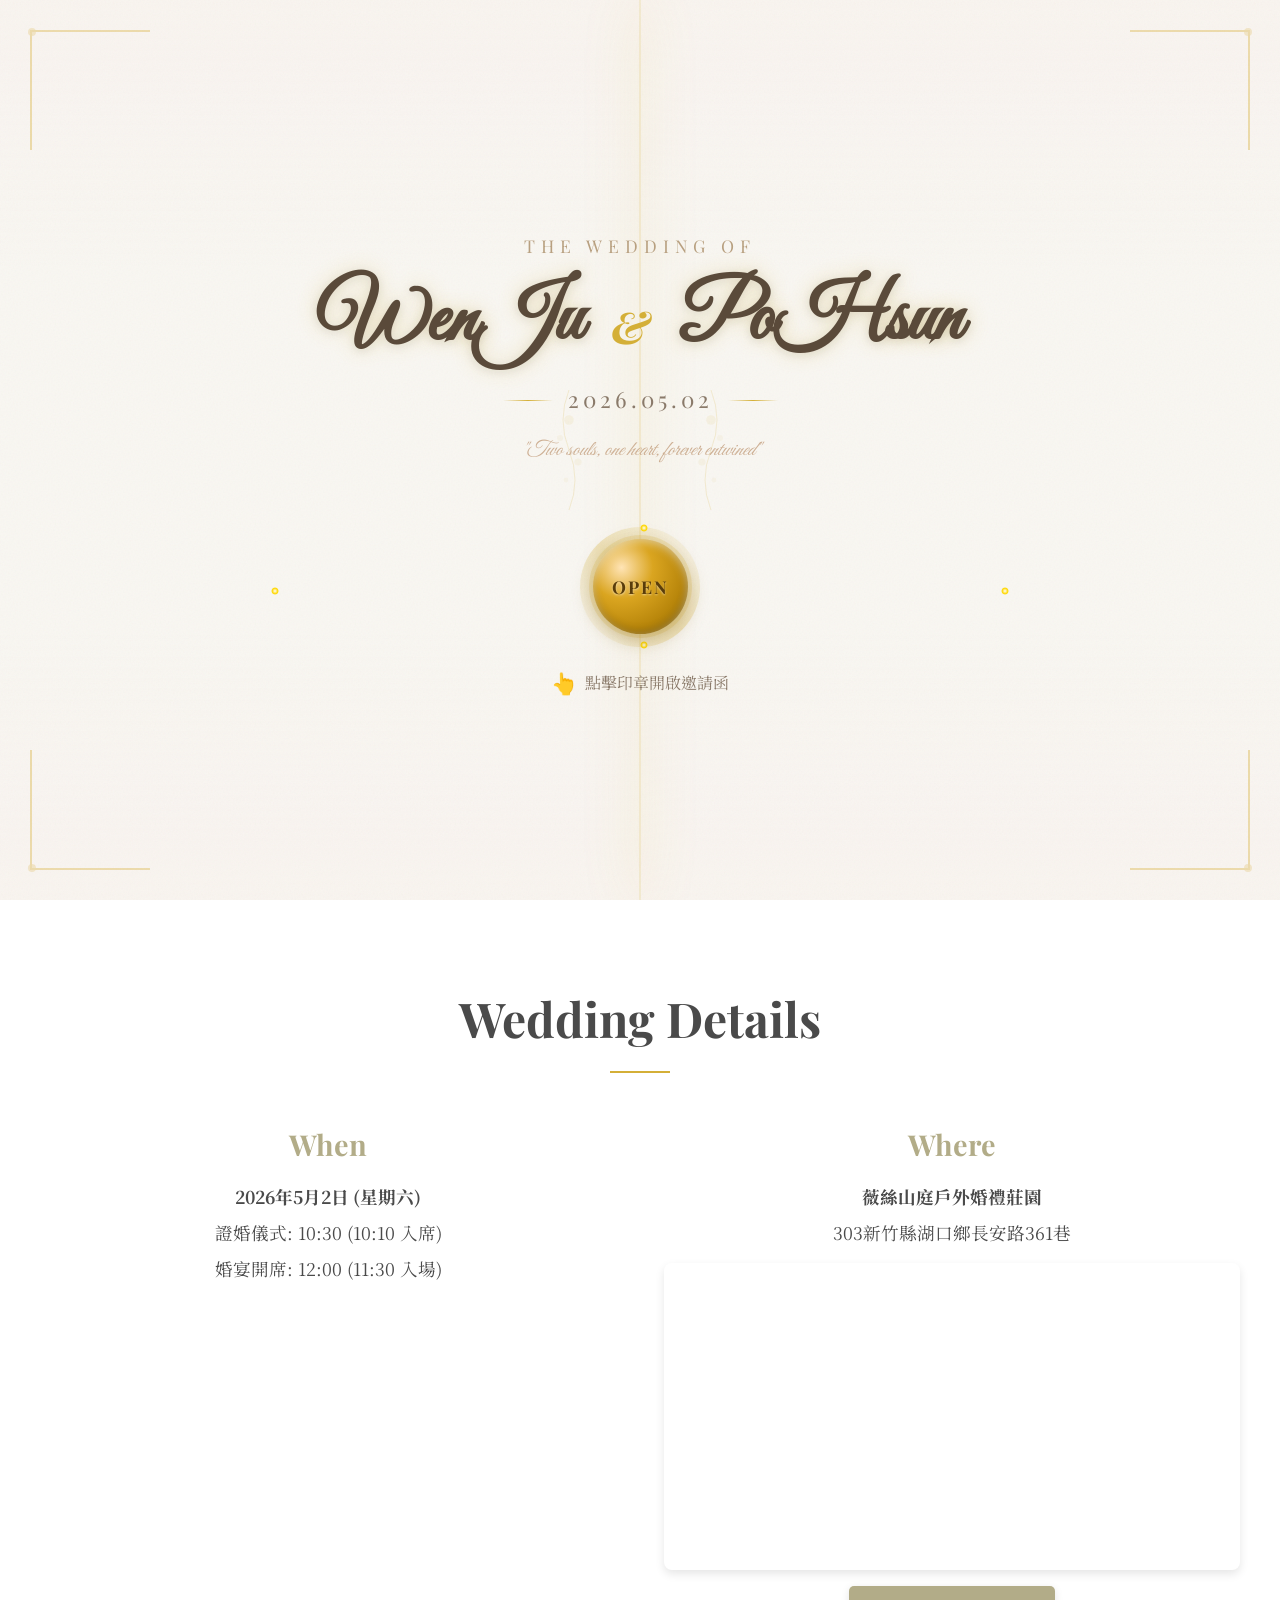
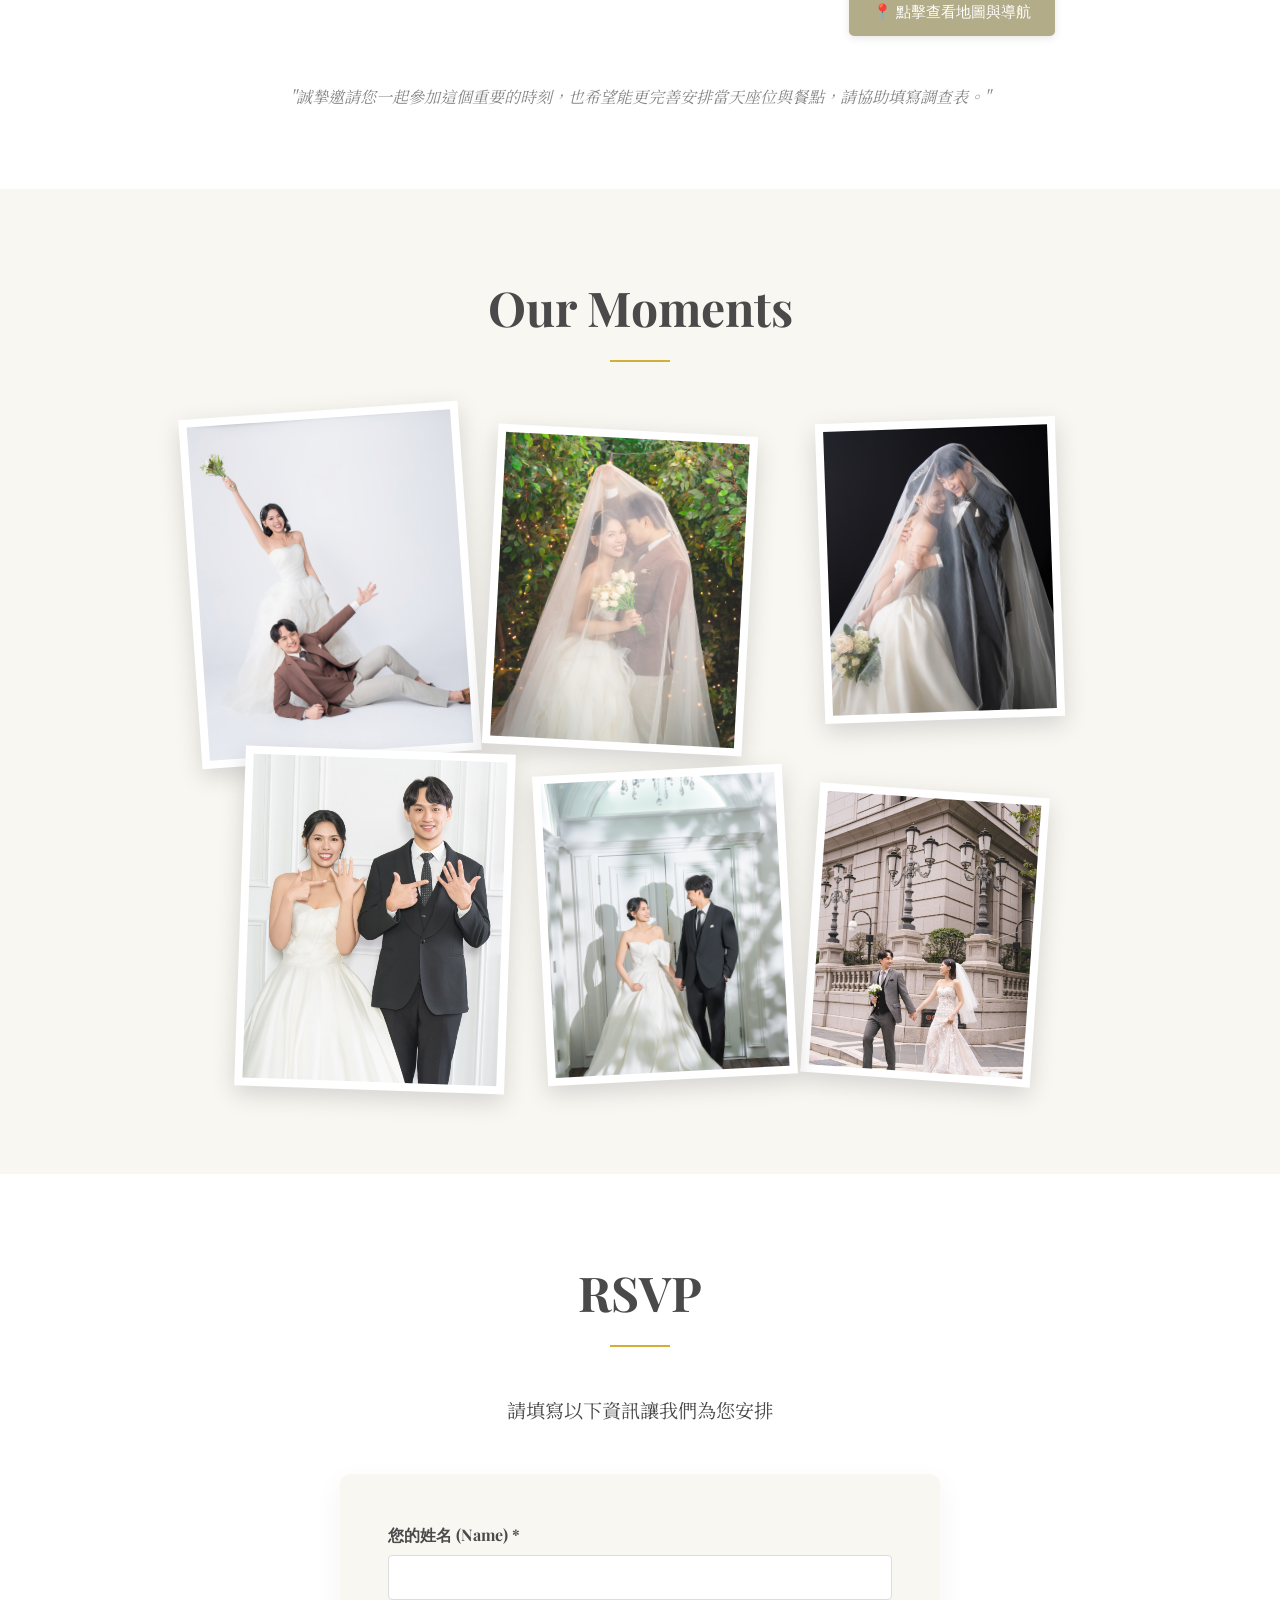
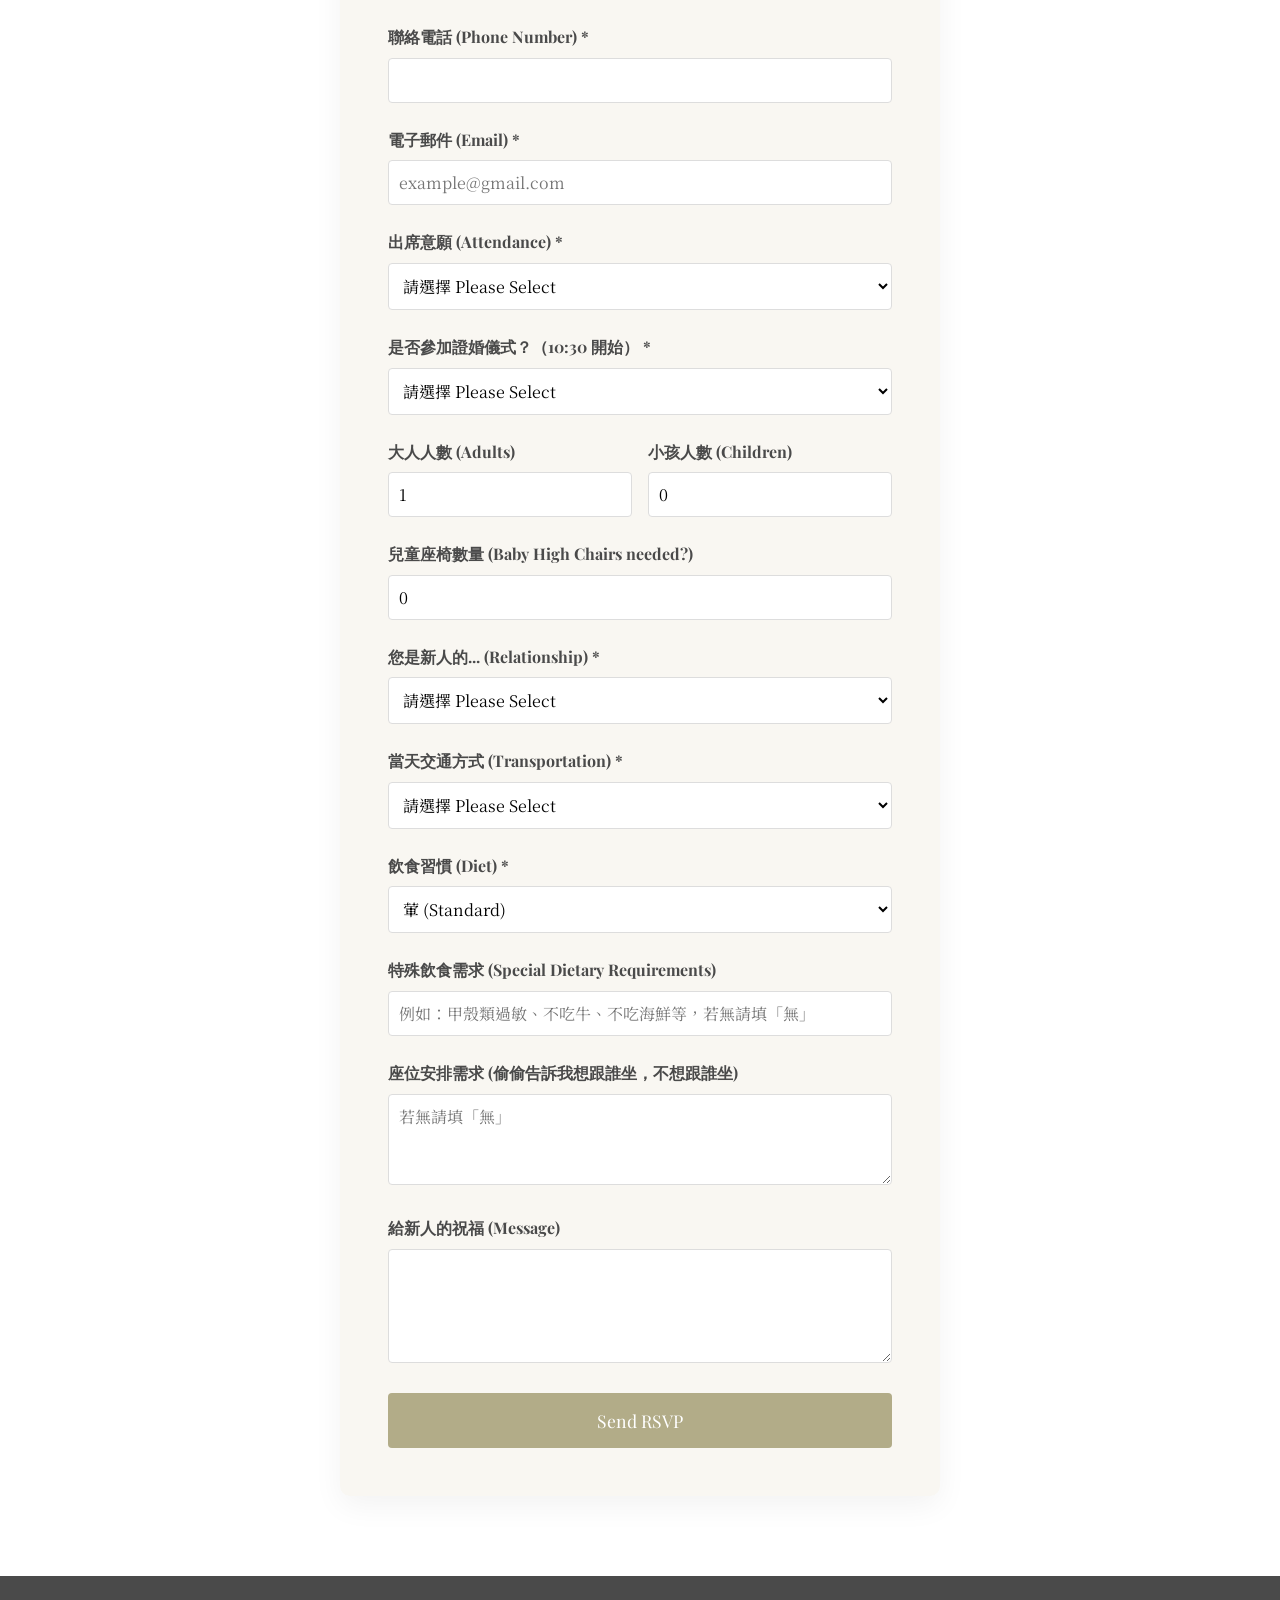
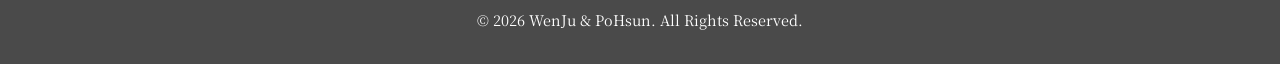
==== index.html @ 3e00b361 "Fix map link to properly show venue with pin Use search URL format to ensure 薇絲山庭戶外婚禮莊園 shows with m" ====
<!DOCTYPE html>
<html lang="zh-TW">

<head>
    <meta charset="UTF-8">
    <meta name="viewport" content="width=device-width, initial-scale=1.0">
    <title>汶如 & 柏勛 Wedding Invitation</title>
    <link rel="preconnect" href="https://fonts.googleapis.com">
    <link rel="preconnect" href="https://fonts.gstatic.com" crossorigin>
    <link
        href="https://fonts.googleapis.com/css2?family=Great+Vibes&family=Noto+Serif+TC:wght@400;700&family=Playfair+Display:ital,wght@0,400;0,700;1,400&display=swap"
        rel="stylesheet">
    <link rel="stylesheet" href="style.css">
</head>

<body>
    <!-- Welcome Overlay - Romantic Gatefold Experience -->
    <div class="gatefold-overlay" id="welcomeOverlay">

        <!-- Floating Hearts Background -->
        <div class="floating-hearts" aria-hidden="true">
            <div class="heart heart-1">♥</div>
            <div class="heart heart-2">♥</div>
            <div class="heart heart-3">♥</div>
            <div class="heart heart-4">♥</div>
            <div class="heart heart-5">♥</div>
            <div class="heart heart-6">♥</div>
            <div class="heart heart-7">♥</div>
            <div class="heart heart-8">♥</div>
            <div class="petal petal-1"></div>
            <div class="petal petal-2"></div>
            <div class="petal petal-3"></div>
            <div class="petal petal-4"></div>
            <div class="petal petal-5"></div>
            <div class="petal petal-6"></div>
        </div>

        <!-- Left Gate Panel -->
        <div class="gate-panel left-panel">
            <div class="panel-content">
                <div class="decorative-corner top-left"></div>
                <div class="decorative-corner bottom-left"></div>
                <!-- Floral Flourish -->
                <div class="floral-flourish left-flourish">
                    <svg viewBox="0 0 100 200" class="flourish-svg">
                        <path d="M50 0 Q30 50 50 100 Q70 150 50 200" fill="none" stroke="currentColor" stroke-width="1"/>
                        <circle cx="50" cy="50" r="8" fill="currentColor" opacity="0.3"/>
                        <circle cx="35" cy="80" r="5" fill="currentColor" opacity="0.2"/>
                        <circle cx="65" cy="120" r="6" fill="currentColor" opacity="0.25"/>
                        <circle cx="45" cy="150" r="4" fill="currentColor" opacity="0.2"/>
                    </svg>
                </div>
            </div>
        </div>

        <!-- Right Gate Panel -->
        <div class="gate-panel right-panel">
            <div class="panel-content">
                <div class="decorative-corner top-right"></div>
                <div class="decorative-corner bottom-right"></div>
                <!-- Floral Flourish -->
                <div class="floral-flourish right-flourish">
                    <svg viewBox="0 0 100 200" class="flourish-svg">
                        <path d="M50 0 Q70 50 50 100 Q30 150 50 200" fill="none" stroke="currentColor" stroke-width="1"/>
                        <circle cx="50" cy="50" r="8" fill="currentColor" opacity="0.3"/>
                        <circle cx="65" cy="80" r="5" fill="currentColor" opacity="0.2"/>
                        <circle cx="35" cy="120" r="6" fill="currentColor" opacity="0.25"/>
                        <circle cx="55" cy="150" r="4" fill="currentColor" opacity="0.2"/>
                    </svg>
                </div>
            </div>
        </div>

        <!-- Central Content (sits on top of gates) -->
        <div class="intro-content">
            <div class="romantic-frame">
                <p class="intro-subtitle">The Wedding Of</p>
                <h1 class="intro-title">
                    <span class="name-glow">WenJu</span>
                    <span class="amp">&</span>
                    <span class="name-glow">PoHsun</span>
                </h1>
                <p class="intro-date">2026.05.02</p>
                <p class="romantic-quote">"Two souls, one heart, forever entwined"</p>
            </div>

            <!-- Wax Seal Button with Sparkle Effect -->
            <div class="wax-seal-container">
                <div class="sparkle-ring"></div>
                <button class="wax-seal-button" id="enterBtn" aria-label="Open Invitation">
                    <span class="seal-text">Open</span>
                </button>
                <div class="sparkle sparkle-1"></div>
                <div class="sparkle sparkle-2"></div>
                <div class="sparkle sparkle-3"></div>
                <div class="sparkle sparkle-4"></div>
            </div>
            <!-- Click instruction -->
            <p class="click-instruction">
                <span class="tap-icon">👆</span>
                <span>點擊印章開啟邀請函</span>
            </p>
        </div>
    </div>

    <!-- Navigation -->
    <nav class="navbar">
        <div class="logo">W & P</div>
        <button class="hamburger" aria-label="Toggle menu">
            <span class="hamburger-line"></span>
            <span class="hamburger-line"></span>
            <span class="hamburger-line"></span>
        </button>
        <ul class="nav-links">
            <li><a href="#home">Home</a></li>
            <li><a href="#info">Info</a></li>
            <li><a href="#gallery">Gallery</a></li>
            <li><a href="#rsvp">RSVP</a></li>
        </ul>
    </nav>

    <!-- Hero Section -->
    <section id="home" class="hero">
        <div class="hero-content">
            <h2 class="sub-title">We Are Getting Married</h2>
            <h1 class="main-title">WenJu & PoHsun</h1>
            <p class="date">2026.05.02</p>
            <a href="#rsvp" class="cta-button">Join Us</a>
        </div>
    </section>

    <!-- Info Section -->
    <section id="info" class="section info-section">
        <div class="container">
            <h2 class="section-title">Wedding Details</h2>
            <div class="info-grid">
                <div class="info-item">
                    <h3>When</h3>
                    <p><strong>2026年5月2日 (星期六)</strong></p>
                    <p>證婚儀式: 10:30 (10:10 入席)</p>
                    <p>婚宴開席: 12:00 (11:30 入場)</p>
                </div>
                <div class="info-item">
                    <h3>Where</h3>
                    <p><strong>薇絲山庭戶外婚禮莊園</strong></p>
                    <p>303新竹縣湖口鄉長安路361巷</p>
                    <div class="map-container">
                        <iframe
                            src="https://www.google.com/maps/embed?pb=!1m18!1m12!1m3!1d3618.2!2d121.0535!3d24.9220!2m3!1f0!2f0!3f0!3m2!1i1024!2i768!4f13.1!3m3!1m2!1s0x3468307a0b5b9b8d%3A0x9c4b5a9a8a5b9c8d!2z6JaH57Wy5bGx5bqt5oi25aSW5ama56au6I6K5ZyS!5e0!3m2!1szh-TW!2stw!4v1706868000000!5m2!1szh-TW!2stw"
                            width="100%" height="300" style="border:0;" allowfullscreen="" loading="lazy"
                            referrerpolicy="no-referrer-when-downgrade"></iframe>
                    </div>
                    <a href="https://www.google.com/maps/search/薇絲山庭戶外婚禮莊園" target="_blank" class="map-link">
                        📍 點擊查看地圖與導航
                    </a>
                </div>
            </div>
            <div class="quote">
                <p>"誠摯邀請您一起參加這個重要的時刻，也希望能更完善安排當天座位與餐點，請協助填寫調查表。"</p>
            </div>
        </div>
    </section>

    <!-- Gallery Section -->
    <section id="gallery" class="section gallery-section">
        <div class="container">
            <h2 class="section-title">Our Moments</h2>
            <div class="photo-collage">
                <div class="collage-item item-1">
                    <img src="images/gallery1.jpg" alt="Wedding Photo 1" class="collage-img">
                </div>
                <div class="collage-item item-2">
                    <img src="images/gallery2.jpg" alt="Wedding Photo 2" class="collage-img">
                </div>
                <div class="collage-item item-3">
                    <img src="images/gallery3.jpg" alt="Wedding Photo 3" class="collage-img">
                </div>
                <div class="collage-item item-4">
                    <img src="images/gallery4.jpg" alt="Wedding Photo 4" class="collage-img">
                </div>
                <div class="collage-item item-5">
                    <img src="images/gallery5.jpg" alt="Wedding Photo 5" class="collage-img">
                </div>
                <div class="collage-item item-6">
                    <img src="images/gallery6.jpg" alt="Wedding Photo 6" class="collage-img">
                </div>
            </div>
        </div>
    </section>

    <!-- RSVP Section -->
    <section id="rsvp" class="section rsvp-section">
        <div class="container">
            <h2 class="section-title">RSVP</h2>
            <p class="rsvp-desc">請填寫以下資訊讓我們為您安排</p>

            <form id="rsvpForm" class="rsvp-form">
                <div class="form-group">
                    <label for="name">您的姓名 (Name) *</label>
                    <input type="text" id="name" name="name" required>
                </div>

                <div class="form-group">
                    <label for="phone">聯絡電話 (Phone Number) *</label>
                    <input type="tel" id="phone" name="phone" required>
                </div>

                <div class="form-group">
                    <label for="email">電子郵件 (Email) *</label>
                    <input type="email" id="email" name="email" required placeholder="example@gmail.com">
                </div>

                <div class="form-group">
                    <label for="attendance">出席意願 (Attendance) *</label>
                    <select id="attendance" name="attendance" required>
                        <option value="" disabled selected>請選擇 Please Select</option>
                        <option value="attending">準時出席 (Will Attend)</option>
                        <option value="declining">遺憾無法出席 (Regretfully Decline)</option>
                    </select>
                </div>

                <div class="form-group">
                    <label for="ceremony">是否參加證婚儀式？（10:30 開始） *</label>
                    <select id="ceremony" name="ceremony" required>
                        <option value="" disabled selected>請選擇 Please Select</option>
                        <option value="yes">會</option>
                        <option value="no">不會</option>
                        <option value="undecided">尚未確定</option>
                    </select>
                </div>

                <div class="form-row">
                    <div class="form-group">
                        <label for="adults">大人人數 (Adults)</label>
                        <input type="number" id="adults" name="adults" min="1" max="10" value="1">
                    </div>
                    <div class="form-group">
                        <label for="children">小孩人數 (Children)</label>
                        <input type="number" id="children" name="children" min="0" max="10" value="0">
                    </div>
                </div>

                <div class="form-group">
                    <label for="baby_seat">兒童座椅數量 (Baby High Chairs needed?)</label>
                    <input type="number" id="baby_seat" name="baby_seat" min="0" max="5" value="0">
                </div>

                <div class="form-group">
                    <label for="relationship">您是新人的... (Relationship) *</label>
                    <select id="relationship" name="relationship" required>
                        <option value="" disabled selected>請選擇 Please Select</option>
                        <option value="groom_side">家人/親戚 (Family)</option>
                        <option value="bride_side">朋友 (Friend)</option>
                        <option value="common_friend">同事 (Colleague)</option>
                    </select>
                </div>

                <div class="form-group">
                    <label for="transportation">當天交通方式 (Transportation) *</label>
                    <select id="transportation" name="transportation" required>
                        <option value="" disabled selected>請選擇 Please Select</option>
                        <option value="driving">自行開車 (Driving)</option>
                        <option value="public_transport">大眾運輸 (Public Transport)</option>
                        <option value="carpool">共乘 (Carpool)</option>
                        <option value="other">其他 (Other)</option>
                    </select>
                </div>

                <div class="form-group" id="transportationOtherGroup" style="display: none;">
                    <label for="transportation_other">請說明交通方式 (Please specify)</label>
                    <input type="text" id="transportation_other" name="transportation_other" placeholder="請輸入您的交通方式">
                </div>

                <div class="form-group">
                    <label for="diet">飲食習慣 (Diet) *</label>
                    <select id="diet" name="diet" required>
                        <option value="standard">葷 (Standard)</option>
                        <option value="vegetarian">素 (Vegetarian)</option>
                    </select>
                </div>

                <div class="form-group">
                    <label for="diet_special">特殊飲食需求 (Special Dietary Requirements)</label>
                    <input type="text" id="diet_special" name="diet_special" placeholder="例如：甲殼類過敏、不吃牛、不吃海鮮等，若無請填「無」">
                </div>

                <div class="form-group">
                    <label for="seating">座位安排需求 (偷偷告訴我想跟誰坐，不想跟誰坐)</label>
                    <textarea id="seating" name="seating" rows="3" placeholder="若無請填「無」"></textarea>
                </div>

                <div class="form-group">
                    <label for="message">給新人的祝福 (Message)</label>
                    <textarea id="message" name="message" rows="4"></textarea>
                </div>

                <button type="submit" class="submit-button">Send RSVP</button>
            </form>
        </div>
    </section>

    <!-- Lightbox Modal -->
    <div class="lightbox" id="lightbox">
        <div class="lightbox-content">
            <button class="lightbox-close" id="lightboxClose">&times;</button>
            <button class="lightbox-nav lightbox-prev" id="lightboxPrev">&#10094;</button>
            <img src="" alt="Gallery Image" id="lightboxImg">
            <button class="lightbox-nav lightbox-next" id="lightboxNext">&#10095;</button>
            <div class="lightbox-counter" id="lightboxCounter">1 / 6</div>
        </div>
    </div>

    <!-- Background Music -->
    <audio id="bgMusic" loop>
        <source src="Bgmusic/M500002YnBPF3Ju9EO.mp3" type="audio/mpeg">
    </audio>

    <!-- Music Control Button -->
    <button class="music-btn" id="musicBtn" aria-label="Toggle music">
        <span class="music-icon" id="musicIcon">
            <svg class="music-on" viewBox="0 0 24 24" fill="currentColor" style="display:none;">
                <path d="M12 3v10.55c-.59-.34-1.27-.55-2-.55-2.21 0-4 1.79-4 4s1.79 4 4 4 4-1.79 4-4V7h4V3h-6z" />
            </svg>
            <svg class="music-off" viewBox="0 0 24 24" fill="currentColor">
                <path d="M12 3v10.55c-.59-.34-1.27-.55-2-.55-2.21 0-4 1.79-4 4s1.79 4 4 4 4-1.79 4-4V7h4V3h-6z" />
                <path d="M2 4l18 18" stroke="currentColor" stroke-width="2" />
            </svg>
        </span>
    </button>

    <!-- Footer -->
    <footer>
        <p>&copy; 2026 WenJu & PoHsun. All Rights Reserved.</p>
    </footer>

    <script src="script.js"></script>
</body>

</html>
---- style.css ----
:root {
    --primary-color: #B2AC88;
    /* Sage Green */
    --secondary-color: #D4AF37;
    /* Gold */
    --bg-color: #F9F7F2;
    /* Off-white/Cream */
    --text-color: #4A4A4A;
    --heading-font: 'Playfair Display', serif;
    --body-font: 'Noto Serif TC', serif;
    --accent-font: 'Great Vibes', cursive;
}

* {
    margin: 0;
    padding: 0;
    box-sizing: border-box;
    scroll-behavior: smooth;
}

body {
    font-family: var(--body-font);
    background-color: var(--bg-color);
    color: var(--text-color);
    line-height: 1.6;
    /* Lock scrolling when envelope is shown */
    overflow: hidden;
    position: fixed;
    width: 100%;
    height: 100%;
}

/* Unlock scrolling after intro is complete */
body.intro-complete {
    overflow: auto;
    position: static;
    width: auto;
    height: auto;
}

/* Navigation */
.navbar {
    position: fixed;
    top: 0;
    width: 100%;
    display: flex;
    justify-content: space-between;
    align-items: center;
    padding: 1.5rem 3rem;
    background: rgba(255, 255, 255, 0.9);
    backdrop-filter: blur(5px);
    z-index: 1000;
    box-shadow: 0 2px 10px rgba(0, 0, 0, 0.05);
}

.logo {
    font-family: var(--heading-font);
    font-size: 1.5rem;
    font-weight: 700;
    color: var(--text-color);
    letter-spacing: 2px;
}

.nav-links {
    list-style: none;
    display: flex;
    gap: 2rem;
}

.nav-links a {
    text-decoration: none;
    color: var(--text-color);
    font-family: var(--heading-font);
    font-size: 1rem;
    text-transform: uppercase;
    letter-spacing: 1px;
    transition: color 0.3s;
}

.nav-links a:hover {
    color: var(--secondary-color);
}

/* Hero Section */
.hero {
    height: 100vh;
    min-height: 600px;
    background: linear-gradient(rgba(0, 0, 0, 0.3), rgba(0, 0, 0, 0.3)), url('images/hero.jpg');
    background-size: cover;
    background-position: center center;
    background-attachment: fixed;
    background-repeat: no-repeat;
    /* Parallax effect */
    display: flex;
    justify-content: center;
    align-items: center;
    text-align: center;
    color: white;
    position: relative;
}

/* Initially hide main content until envelope opens */
.navbar,
.hero,
.music-btn {
    opacity: 0;
    transition: opacity 1s ease-out;
}

/* Show content after intro is complete */
body.intro-complete .navbar,
body.intro-complete .hero,
body.intro-complete .music-btn {
    opacity: 1;
}

.hero-content {
    animation: none;
}

body.intro-complete .hero-content {
    animation: fadeIn 1.2s ease-out;
}

.sub-title {
    font-family: var(--heading-font);
    font-size: 1.5rem;
    text-transform: uppercase;
    letter-spacing: 3px;
    margin-bottom: 1rem;
}

.main-title {
    font-family: var(--accent-font);
    font-size: 6rem;
    margin-bottom: 1rem;
    text-shadow: 2px 2px 4px rgba(0, 0, 0, 0.3);
}

.date {
    font-size: 2rem;
    font-family: var(--heading-font);
    margin-bottom: 2rem;
    letter-spacing: 2px;
}

.cta-button {
    display: inline-block;
    padding: 1rem 2.5rem;
    background-color: transparent;
    border: 2px solid white;
    color: white;
    text-decoration: none;
    text-transform: uppercase;
    font-family: var(--heading-font);
    letter-spacing: 2px;
    font-size: 0.9rem;
    transition: all 0.3s;
}

.cta-button:hover {
    background-color: white;
    color: var(--text-color);
}

/* General Section Styles */
.section {
    padding: 5rem 2rem;
}

.container {
    max-width: 1200px;
    margin: 0 auto;
}

.section-title {
    font-family: var(--heading-font);
    font-size: 3rem;
    text-align: center;
    margin-bottom: 3rem;
    color: var(--text-color);
    position: relative;
    padding-bottom: 1rem;
}

.section-title::after {
    content: '';
    position: absolute;
    bottom: 0;
    left: 50%;
    transform: translateX(-50%);
    width: 60px;
    height: 2px;
    background-color: var(--secondary-color);
}

/* Info Section */
.info-section {
    background-color: white;
    text-align: center;
}

.info-grid {
    display: grid;
    grid-template-columns: repeat(auto-fit, minmax(300px, 1fr));
    gap: 3rem;
    margin-bottom: 3rem;
}

.info-item h3 {
    font-family: var(--heading-font);
    font-size: 1.8rem;
    margin-bottom: 1rem;
    color: var(--primary-color);
}

.info-item p {
    margin-bottom: 0.5rem;
    font-size: 1.1rem;
}

.map-link {
    display: inline-block;
    margin-top: 1rem;
    padding: 0.8rem 1.5rem;
    background-color: var(--primary-color);
    color: white;
    text-decoration: none;
    border-radius: 5px;
    font-family: var(--heading-font);
    font-size: 0.95rem;
    transition: all 0.3s;
    box-shadow: 0 2px 8px rgba(0, 0, 0, 0.1);
}

.map-link:hover {
    background-color: var(--secondary-color);
    transform: translateY(-2px);
    box-shadow: 0 4px 12px rgba(0, 0, 0, 0.15);
}

.quote {
    font-style: italic;
    color: #888;
    max-width: 800px;
    margin: 0 auto;
}

/* Gallery Section */
.gallery-section {
    background-color: var(--bg-color);
    position: relative;
    padding: 5rem 2rem 4rem;
    overflow: hidden;
}

/* Photo Collage Layout */
.photo-collage {
    position: relative;
    max-width: 1000px;
    margin: 0 auto;
    min-height: 700px;
}

.collage-item {
    position: absolute;
    background: white;
    padding: 8px;
    box-shadow: 0 8px 25px rgba(0, 0, 0, 0.15);
    transition: all 0.4s cubic-bezier(0.25, 0.46, 0.45, 0.94);
    cursor: pointer;
}

.collage-item:hover {
    z-index: 10;
    transform: scale(1.05) rotate(0deg) !important;
    box-shadow: 0 15px 40px rgba(0, 0, 0, 0.25);
}

.collage-img {
    width: 100%;
    height: 100%;
    object-fit: cover;
    display: block;
}

/* Individual photo positions and rotations */
.item-1 {
    width: 280px;
    height: 350px;
    top: 0;
    left: 5%;
    transform: rotate(-4deg);
    z-index: 2;
}

.item-2 {
    width: 260px;
    height: 320px;
    top: 20px;
    left: 35%;
    transform: rotate(3deg);
    z-index: 3;
}

.item-3 {
    width: 240px;
    height: 300px;
    top: 10px;
    right: 8%;
    transform: rotate(-2deg);
    z-index: 1;
}

.item-4 {
    width: 270px;
    height: 340px;
    top: 340px;
    left: 10%;
    transform: rotate(2deg);
    z-index: 4;
}

.item-5 {
    width: 250px;
    height: 310px;
    top: 360px;
    left: 40%;
    transform: rotate(-3deg);
    z-index: 5;
}

.item-6 {
    width: 230px;
    height: 290px;
    top: 380px;
    right: 10%;
    transform: rotate(4deg);
    z-index: 2;
}

/* Tablet adjustments */
@media (max-width: 900px) {
    .photo-collage {
        min-height: 600px;
    }

    .collage-item {
        padding: 6px;
    }

    .item-1 {
        width: 200px;
        height: 250px;
        left: 2%;
    }

    .item-2 {
        width: 190px;
        height: 240px;
        left: 38%;
    }

    .item-3 {
        width: 180px;
        height: 220px;
        right: 2%;
    }

    .item-4 {
        width: 195px;
        height: 245px;
        top: 280px;
        left: 5%;
    }

    .item-5 {
        width: 185px;
        height: 230px;
        top: 290px;
        left: 40%;
    }

    .item-6 {
        width: 175px;
        height: 215px;
        top: 300px;
        right: 5%;
    }
}

/* Mobile - Enhanced grid layout */
@media (max-width: 600px) {
    .gallery-section {
        padding: 3rem 1rem;
    }

    .photo-collage {
        display: grid;
        grid-template-columns: repeat(2, 1fr);
        gap: 12px;
        min-height: auto;
        padding: 0;
    }

    .collage-item {
        position: relative !important;
        top: auto !important;
        left: auto !important;
        right: auto !important;
        width: 100% !important;
        height: auto !important;
        padding: 5px;
        box-shadow: 0 4px 15px rgba(0, 0, 0, 0.12);
        border-radius: 4px;
    }

    /* Add subtle rotations for visual interest */
    .collage-item.item-1 {
        transform: rotate(-1deg) !important;
    }

    .collage-item.item-2 {
        transform: rotate(1deg) !important;
    }

    .collage-item.item-3 {
        transform: rotate(-0.5deg) !important;
    }

    .collage-item.item-4 {
        transform: rotate(0.5deg) !important;
    }

    .collage-item.item-5 {
        transform: rotate(-1deg) !important;
    }

    .collage-item.item-6 {
        transform: rotate(1deg) !important;
    }

    .collage-item:hover {
        transform: scale(1.03) rotate(0deg) !important;
        z-index: 10;
    }

    .collage-img {
        aspect-ratio: 3/4;
        object-fit: cover;
        border-radius: 2px;
    }
}

/* RSVP Section */
.rsvp-section {
    background-color: white;
}

.rsvp-desc {
    text-align: center;
    margin-bottom: 3rem;
    font-size: 1.2rem;
}

.rsvp-form {
    max-width: 600px;
    margin: 0 auto;
    background-color: var(--bg-color);
    padding: 3rem;
    border-radius: 10px;
    box-shadow: 0 10px 30px rgba(0, 0, 0, 0.05);
}

.form-group {
    margin-bottom: 1.5rem;
}

.form-group label {
    display: block;
    margin-bottom: 0.5rem;
    font-weight: 700;
    font-family: var(--heading-font);
}

.form-group input,
.form-group select,
.form-group textarea {
    width: 100%;
    padding: 10px;
    border: 1px solid #ddd;
    border-radius: 4px;
    font-family: var(--body-font);
    font-size: 1rem;
    background-color: white;
}

.form-group input:focus,
.form-group select:focus,
.form-group textarea:focus {
    outline: none;
    border-color: var(--primary-color);
    box-shadow: 0 0 5px rgba(178, 172, 136, 0.3);
}

.submit-button {
    width: 100%;
    padding: 1rem;
    background-color: var(--primary-color);
    color: white;
    border: none;
    border-radius: 4px;
    font-size: 1.1rem;
    font-family: var(--heading-font);
    cursor: pointer;
    transition: background-color 0.3s;
}

.submit-button:hover {
    background-color: #9A9573;
    /* Darker sage */
}

/* Footer */
footer {
    padding: 2rem;
    text-align: center;
    background-color: var(--text-color);
    color: white;
    font-size: 0.9rem;
}

/* Keyframes */
@keyframes fadeIn {
    from {
        opacity: 0;
        transform: translateY(20px);
    }

    to {
        opacity: 1;
        transform: translateY(0);
    }
}

/* Hamburger Menu */
.hamburger {
    display: none;
    flex-direction: column;
    justify-content: space-between;
    width: 30px;
    height: 21px;
    background: transparent;
    border: none;
    cursor: pointer;
    padding: 0;
    z-index: 1001;
}

.hamburger-line {
    display: block;
    width: 100%;
    height: 3px;
    background-color: var(--text-color);
    border-radius: 3px;
    transition: all 0.3s ease;
}

.hamburger.active .hamburger-line:nth-child(1) {
    transform: rotate(45deg) translate(5px, 5px);
}

.hamburger.active .hamburger-line:nth-child(2) {
    opacity: 0;
}

.hamburger.active .hamburger-line:nth-child(3) {
    transform: rotate(-45deg) translate(7px, -6px);
}

/* Mobile Responsiveness */
@media (max-width: 768px) {
    .hamburger {
        display: flex;
    }

    .navbar {
        flex-wrap: wrap;
        padding: 1rem 1.5rem;
        justify-content: space-between;
    }

    .nav-links {
        display: none;
        width: 100%;
        flex-direction: column;
        align-items: center;
        padding: 1rem 0;
        margin-top: 1rem;
        border-top: 1px solid rgba(0, 0, 0, 0.1);
        gap: 0;
    }

    .nav-links.active {
        display: flex;
    }

    .nav-links li {
        width: 100%;
        text-align: center;
    }

    .nav-links a {
        display: block;
        padding: 0.75rem 0;
        font-size: 1.1rem;
    }

    .main-title {
        font-size: 3rem;
    }

    .sub-title {
        font-size: 1rem;
        letter-spacing: 2px;
    }

    .date {
        font-size: 1.5rem;
    }

    /* Fix hero image on mobile - critical fix */
    .hero {
        background-attachment: scroll;
        background-position: center center;
        background-size: cover;
        min-height: 100vh;
        height: auto;
    }

    .hero-content {
        padding: 0 1.5rem;
    }

    .section-title {
        font-size: 2rem;
    }

    .info-item h3 {
        font-size: 1.4rem;
    }

    .rsvp-form {
        padding: 1.5rem;
    }

    .form-row {
        flex-direction: column;
        gap: 0;
    }

    .cta-button {
        padding: 0.8rem 1.5rem;
        font-size: 0.8rem;
    }
}

/* Extra small devices */
@media (max-width: 480px) {
    .main-title {
        font-size: 2.5rem;
    }

    .section {
        padding: 3rem 1rem;
    }

    .gallery-slide {
        height: 280px;
    }

    .slider-btn {
        width: 35px;
        height: 35px;
        font-size: 1.2rem;
    }

    .prev-btn {
        left: 10px;
    }

    .next-btn {
        right: 10px;
    }
}

.map-container {
    margin-top: 1rem;
    border-radius: 8px;
    overflow: hidden;
    box-shadow: 0 4px 10px rgba(0, 0, 0, 0.1);
}

/* Form Row for multiple inputs */
.form-row {
    display: flex;
    gap: 1rem;
}

.form-row .form-group {
    flex: 1;
}

/* Lightbox Modal */
.lightbox {
    display: none;
    position: fixed;
    top: 0;
    left: 0;
    width: 100%;
    height: 100%;
    background-color: rgba(0, 0, 0, 0.95);
    z-index: 2000;
    justify-content: center;
    align-items: center;
    opacity: 0;
    transition: opacity 0.3s ease;
}

.lightbox.active {
    display: flex;
    opacity: 1;
}

.lightbox-content {
    position: relative;
    max-width: 90vw;
    max-height: 90vh;
    animation: lightboxZoom 0.3s ease;
}

@keyframes lightboxZoom {
    from {
        transform: scale(0.8);
        opacity: 0;
    }

    to {
        transform: scale(1);
        opacity: 1;
    }
}

.lightbox-content img {
    max-width: 90vw;
    max-height: 85vh;
    object-fit: contain;
    border-radius: 8px;
    box-shadow: 0 10px 50px rgba(0, 0, 0, 0.5);
}

.lightbox-close {
    position: absolute;
    top: -45px;
    right: 0;
    background: none;
    border: none;
    color: white;
    font-size: 2.5rem;
    cursor: pointer;
    padding: 5px 15px;
    transition: transform 0.2s ease, color 0.2s ease;
}

.lightbox-close:hover {
    transform: scale(1.2);
    color: var(--secondary-color);
}

.lightbox-nav {
    position: absolute;
    top: 50%;
    transform: translateY(-50%);
    background-color: rgba(255, 255, 255, 0.9);
    color: var(--text-color);
    border: none;
    font-size: 1.5rem;
    cursor: pointer;
    border-radius: 50%;
    width: 50px;
    height: 50px;
    display: flex;
    align-items: center;
    justify-content: center;
    transition: all 0.3s ease;
    box-shadow: 0 2px 15px rgba(0, 0, 0, 0.3);
}

.lightbox-nav:hover {
    background-color: white;
    transform: translateY(-50%) scale(1.1);
}

.lightbox-prev {
    left: -70px;
}

.lightbox-next {
    right: -70px;
}

.lightbox-counter {
    position: absolute;
    bottom: -40px;
    left: 50%;
    transform: translateX(-50%);
    color: white;
    font-family: var(--heading-font);
    font-size: 1rem;
    letter-spacing: 2px;
}

/* Mobile lightbox adjustments */
@media (max-width: 768px) {
    .lightbox-content img {
        max-width: 95vw;
        max-height: 80vh;
    }

    .lightbox-nav {
        width: 40px;
        height: 40px;
        font-size: 1.2rem;
    }

    .lightbox-prev {
        left: 10px;
    }

    .lightbox-next {
        right: 10px;
    }

    .lightbox-close {
        top: -40px;
        right: -5px;
        font-size: 2rem;
    }

    .lightbox-counter {
        bottom: -35px;
    }
}

/* =========================================
   Welcome Overlay - Romantic Gatefold
   ========================================= */
.gatefold-overlay {
    position: fixed;
    inset: 0;
    width: 100%;
    height: 100%;
    z-index: 9999;
    overflow: hidden;
    display: flex;
    justify-content: center;
    align-items: center;
    pointer-events: auto;
    background: transparent;
    transition: visibility 1.5s linear 0s;
    /* Prevent scroll gestures on mobile */
    touch-action: none;
    -webkit-overflow-scrolling: auto;
}

.gatefold-overlay.hidden {
    visibility: hidden;
    pointer-events: none;
}

/* =========================================
   Floating Hearts Animation
   ========================================= */
.floating-hearts {
    position: absolute;
    inset: 0;
    pointer-events: none;
    z-index: 5;
    overflow: hidden;
}

.heart {
    position: absolute;
    color: #e8b4b8;
    font-size: 1.5rem;
    opacity: 0;
    animation: floatHeart 8s infinite ease-in-out;
}

.heart-1 { left: 5%; animation-delay: 0s; font-size: 1.2rem; color: #f5d0d3; }
.heart-2 { left: 15%; animation-delay: 1.5s; font-size: 1rem; color: #e8b4b8; }
.heart-3 { left: 25%; animation-delay: 3s; font-size: 1.8rem; color: #d4a5a5; }
.heart-4 { left: 45%; animation-delay: 0.5s; font-size: 1.4rem; color: #f0c6c6; }
.heart-5 { left: 65%; animation-delay: 2s; font-size: 1.1rem; color: #e8b4b8; }
.heart-6 { left: 75%; animation-delay: 4s; font-size: 1.6rem; color: #f5d0d3; }
.heart-7 { left: 85%; animation-delay: 1s; font-size: 1.3rem; color: #d4a5a5; }
.heart-8 { left: 95%; animation-delay: 2.5s; font-size: 1rem; color: #f0c6c6; }

@keyframes floatHeart {
    0% {
        opacity: 0;
        transform: translateY(100vh) rotate(0deg) scale(0.5);
    }
    10% {
        opacity: 0.7;
    }
    90% {
        opacity: 0.7;
    }
    100% {
        opacity: 0;
        transform: translateY(-20vh) rotate(360deg) scale(1);
    }
}

/* Falling Petals */
.petal {
    position: absolute;
    width: 15px;
    height: 15px;
    background: radial-gradient(ellipse at center, #ffccd5 0%, #f8b4bc 50%, transparent 70%);
    border-radius: 50% 0 50% 50%;
    opacity: 0;
    animation: fallPetal 12s infinite ease-in-out;
}

.petal-1 { left: 10%; animation-delay: 0s; width: 12px; height: 12px; }
.petal-2 { left: 30%; animation-delay: 2s; width: 18px; height: 18px; }
.petal-3 { left: 50%; animation-delay: 4s; width: 14px; height: 14px; }
.petal-4 { left: 70%; animation-delay: 1s; width: 16px; height: 16px; }
.petal-5 { left: 85%; animation-delay: 3s; width: 13px; height: 13px; }
.petal-6 { left: 20%; animation-delay: 5s; width: 17px; height: 17px; }

@keyframes fallPetal {
    0% {
        opacity: 0;
        transform: translateY(-10vh) rotate(0deg) translateX(0);
    }
    10% {
        opacity: 0.6;
    }
    50% {
        transform: translateY(50vh) rotate(180deg) translateX(30px);
    }
    90% {
        opacity: 0.4;
    }
    100% {
        opacity: 0;
        transform: translateY(110vh) rotate(360deg) translateX(-20px);
    }
}

/* Hide floating elements when opened */
.gatefold-overlay.opened .floating-hearts {
    opacity: 0;
    transition: opacity 0.5s ease;
}

/* =========================================
   The Gates (Left and Right Panels)
   ========================================= */
.gate-panel {
    position: absolute;
    top: 0;
    width: 50%;
    height: 100%;
    background: linear-gradient(135deg, #fdf8f5 0%, #fef6f2 50%, #fff9f7 100%);
    background-image:
        url("data:image/svg+xml,%3Csvg width='100' height='100' viewBox='0 0 100 100' xmlns='http://www.w3.org/2000/svg'%3E%3Cfilter id='noise'%3E%3CfeTurbulence type='fractalNoise' baseFrequency='0.6' stitchTiles='stitch'/%3E%3C/filter%3E%3Crect width='100' height='100' filter='url(%23noise)' opacity='0.05'/%3E%3C/svg%3E");
    z-index: 10;
    transition: transform 1.2s cubic-bezier(0.25, 0.46, 0.45, 0.94);
    box-shadow: 0 0 60px rgba(212, 175, 55, 0.1);
    display: flex;
    align-items: center;
}

.left-panel {
    left: 0;
    border-right: 1px solid rgba(212, 175, 55, 0.15);
    justify-content: flex-end;
}

.right-panel {
    right: 0;
    border-left: 1px solid rgba(212, 175, 55, 0.15);
    justify-content: flex-start;
}

/* Soft romantic overlay on panels */
.gate-panel::after {
    content: '';
    position: absolute;
    inset: 0;
    background: linear-gradient(
        to bottom,
        rgba(255, 220, 220, 0.1) 0%,
        transparent 30%,
        transparent 70%,
        rgba(255, 220, 220, 0.1) 100%
    );
    pointer-events: none;
}

/* =========================================
   Decorative Elements
   ========================================= */
.panel-content {
    position: relative;
    width: 100%;
    height: 100%;
}

.decorative-corner {
    position: absolute;
    width: 120px;
    height: 120px;
    border: 2px solid #D4AF37;
    opacity: 0.4;
    transition: opacity 0.3s ease;
}

.decorative-corner::before {
    content: '';
    position: absolute;
    width: 8px;
    height: 8px;
    background: #D4AF37;
    border-radius: 50%;
    opacity: 0.6;
}

.top-left {
    top: 30px;
    left: 30px;
    border-right: none;
    border-bottom: none;
}
.top-left::before { top: -4px; left: -4px; }

.bottom-left {
    bottom: 30px;
    left: 30px;
    border-right: none;
    border-top: none;
}
.bottom-left::before { bottom: -4px; left: -4px; }

.top-right {
    top: 30px;
    right: 30px;
    border-left: none;
    border-bottom: none;
}
.top-right::before { top: -4px; right: -4px; }

.bottom-right {
    bottom: 30px;
    right: 30px;
    border-left: none;
    border-top: none;
}
.bottom-right::before { bottom: -4px; right: -4px; }

/* Floral Flourishes */
.floral-flourish {
    position: absolute;
    top: 50%;
    transform: translateY(-50%);
    width: 60px;
    height: 200px;
    color: #D4AF37;
    opacity: 0.3;
}

.left-flourish {
    right: 40px;
}

.right-flourish {
    left: 40px;
}

.flourish-svg {
    width: 100%;
    height: 100%;
}

/* =========================================
   OPEN STATE Animation
   ========================================= */
.gatefold-overlay.opened .left-panel {
    transform: translateX(-100%);
}

.gatefold-overlay.opened .right-panel {
    transform: translateX(100%);
}

/* =========================================
   Central Content - Romantic Typography
   ========================================= */
.intro-content {
    position: relative;
    z-index: 20;
    text-align: center;
    color: #4A4A4A;
    transition: opacity 0.6s ease, transform 0.6s ease;
}

.gatefold-overlay.opened .intro-content {
    opacity: 0;
    transform: scale(1.15);
    pointer-events: none;
}

.romantic-frame {
    position: relative;
    padding: 2rem;
}

.intro-subtitle {
    font-family: var(--heading-font);
    font-size: 1.1rem;
    text-transform: uppercase;
    letter-spacing: 6px;
    color: #b8a080;
    margin-bottom: 0.8rem;
    animation: fadeInDown 1.2s ease-out;
}

.intro-title {
    font-family: var(--accent-font);
    font-size: 5rem;
    margin-bottom: 0.8rem;
    color: #5a4a3a;
    line-height: 1.2;
    animation: fadeInUp 1.4s ease-out;
}

.name-glow {
    position: relative;
    display: inline-block;
    text-shadow:
        0 0 20px rgba(212, 175, 55, 0.3),
        0 2px 10px rgba(0, 0, 0, 0.1);
    animation: gentleGlow 3s infinite ease-in-out;
}

@keyframes gentleGlow {
    0%, 100% {
        text-shadow:
            0 0 20px rgba(212, 175, 55, 0.2),
            0 2px 10px rgba(0, 0, 0, 0.1);
    }
    50% {
        text-shadow:
            0 0 30px rgba(212, 175, 55, 0.4),
            0 0 40px rgba(232, 180, 184, 0.3),
            0 2px 10px rgba(0, 0, 0, 0.1);
    }
}

.intro-title .amp {
    font-family: var(--heading-font);
    font-size: 2.8rem;
    font-style: italic;
    color: #D4AF37;
    margin: 0 15px;
    vertical-align: middle;
    animation: pulse-amp 2s infinite ease-in-out;
}

@keyframes pulse-amp {
    0%, 100% { transform: scale(1); }
    50% { transform: scale(1.1); }
}

.intro-date {
    font-family: var(--heading-font);
    font-size: 1.4rem;
    letter-spacing: 4px;
    color: #8a7a6a;
    margin-bottom: 1rem;
    position: relative;
    display: inline-block;
    animation: fadeInUp 1.6s ease-out;
}

.intro-date::before,
.intro-date::after {
    content: '';
    position: absolute;
    top: 50%;
    width: 50px;
    height: 1px;
    background: linear-gradient(90deg, transparent, #D4AF37, transparent);
}

.intro-date::before {
    right: 100%;
    margin-right: 15px;
}

.intro-date::after {
    left: 100%;
    margin-left: 15px;
}

/* Romantic Quote */
.romantic-quote {
    font-family: var(--accent-font);
    font-size: 1.3rem;
    color: #c9a88a;
    font-style: italic;
    margin-bottom: 2rem;
    opacity: 0.9;
    animation: fadeIn 2s ease-out 0.5s both;
}

@keyframes fadeIn {
    from { opacity: 0; }
    to { opacity: 0.9; }
}

@keyframes fadeInDown {
    from {
        opacity: 0;
        transform: translateY(-20px);
    }
    to {
        opacity: 1;
        transform: translateY(0);
    }
}

@keyframes fadeInUp {
    from {
        opacity: 0;
        transform: translateY(20px);
    }
    to {
        opacity: 1;
        transform: translateY(0);
    }
}

/* =========================================
   Wax Seal Button with Sparkles
   ========================================= */
.wax-seal-container {
    position: relative;
    display: flex;
    justify-content: center;
    align-items: center;
    margin-top: 0.5rem;
}

.sparkle-ring {
    position: absolute;
    width: 120px;
    height: 120px;
    border-radius: 50%;
    border: 2px solid transparent;
    background: linear-gradient(45deg, transparent, rgba(212, 175, 55, 0.3), transparent) border-box;
    animation: rotateRing 4s linear infinite;
}

@keyframes rotateRing {
    from { transform: rotate(0deg); }
    to { transform: rotate(360deg); }
}

.wax-seal-button {
    width: 95px;
    height: 95px;
    border-radius: 50%;
    background: radial-gradient(circle at 30% 30%, #FFE4B5, #DAA520, #B8860B, #8B6914);
    border: none;
    cursor: pointer;
    box-shadow:
        0 6px 20px rgba(139, 105, 20, 0.4),
        inset 0 3px 8px rgba(255, 255, 255, 0.5),
        inset 0 -3px 8px rgba(0, 0, 0, 0.2),
        0 0 0 4px rgba(212, 175, 55, 0.2);
    display: flex;
    flex-direction: column;
    justify-content: center;
    align-items: center;
    transition: transform 0.4s cubic-bezier(0.34, 1.56, 0.64, 1), box-shadow 0.3s ease;
    animation: pulse-seal 3s infinite ease-in-out;
    position: relative;
    z-index: 2;
}

.wax-seal-button:hover {
    transform: scale(1.15) rotate(5deg);
    box-shadow:
        0 10px 30px rgba(139, 105, 20, 0.5),
        inset 0 3px 8px rgba(255, 255, 255, 0.6),
        0 0 40px rgba(212, 175, 55, 0.4);
}

.seal-text {
    font-family: var(--heading-font);
    font-size: 1.1rem;
    color: #5a3d0a;
    font-weight: bold;
    text-transform: uppercase;
    letter-spacing: 2px;
    text-shadow: 0 1px 2px rgba(255, 255, 255, 0.5);
    line-height: 1;
}

/* Sparkle Effects */
.sparkle {
    position: absolute;
    width: 8px;
    height: 8px;
    background: radial-gradient(circle, #fff 0%, #FFD700 50%, transparent 70%);
    border-radius: 50%;
    animation: sparkleFloat 2s infinite ease-in-out;
}

.sparkle-1 { top: -15px; left: 50%; animation-delay: 0s; }
.sparkle-2 { top: 50%; right: -15px; animation-delay: 0.5s; }
.sparkle-3 { bottom: -15px; left: 50%; animation-delay: 1s; }
.sparkle-4 { top: 50%; left: -15px; animation-delay: 1.5s; }

@keyframes sparkleFloat {
    0%, 100% {
        opacity: 0;
        transform: scale(0.5);
    }
    50% {
        opacity: 1;
        transform: scale(1.2);
    }
}

/* Click Instruction Text */
.click-instruction {
    margin-top: 2rem;
    font-family: var(--body-font);
    font-size: 1rem;
    color: #8a7a6a;
    display: flex;
    align-items: center;
    justify-content: center;
    gap: 0.5rem;
    animation: fadeInUp 1.8s ease-out, bounce-hint 2s infinite ease-in-out 2s;
}

.tap-icon {
    font-size: 1.3rem;
    animation: tap-bounce 1.5s infinite ease-in-out;
}

@keyframes tap-bounce {
    0%, 100% {
        transform: translateY(0);
    }
    50% {
        transform: translateY(-8px);
    }
}

@keyframes bounce-hint {
    0%, 100% {
        opacity: 1;
    }
    50% {
        opacity: 0.6;
    }
}

@keyframes pulse-seal {
    0%, 100% {
        transform: scale(1);
        box-shadow:
            0 6px 20px rgba(139, 105, 20, 0.4),
            inset 0 3px 8px rgba(255, 255, 255, 0.5),
            inset 0 -3px 8px rgba(0, 0, 0, 0.2),
            0 0 0 4px rgba(212, 175, 55, 0.2);
    }
    50% {
        transform: scale(1.05);
        box-shadow:
            0 8px 25px rgba(139, 105, 20, 0.5),
            inset 0 3px 8px rgba(255, 255, 255, 0.5),
            inset 0 -3px 8px rgba(0, 0, 0, 0.2),
            0 0 0 6px rgba(212, 175, 55, 0.3),
            0 0 30px rgba(212, 175, 55, 0.2);
    }
}

/* =========================================
   Mobile Adjustments - Romantic Theme
   ========================================= */
@media (max-width: 768px) {
    .intro-title {
        font-size: 3.2rem;
        line-height: 1.3;
    }

    .intro-title .amp {
        font-size: 1.8rem;
        display: block;
        margin: 0.3rem 0;
    }

    .intro-subtitle {
        font-size: 0.75rem;
        letter-spacing: 4px;
    }

    .intro-date {
        font-size: 1rem;
        margin-bottom: 0.8rem;
        letter-spacing: 3px;
    }

    .intro-date::before,
    .intro-date::after {
        width: 25px;
        margin-left: 10px;
        margin-right: 10px;
    }

    .romantic-quote {
        font-size: 1rem;
        padding: 0 1.5rem;
        margin-bottom: 1.5rem;
    }

    .romantic-frame {
        padding: 1rem;
    }

    /* Convert Left/Right Gates to Top/Bottom Gates on Mobile */
    .gate-panel {
        width: 100%;
        height: 50%;
        transition: transform 1.2s cubic-bezier(0.25, 0.46, 0.45, 0.94);
    }

    /* Top Panel (was Left) */
    .left-panel {
        top: 0;
        left: 0;
        bottom: auto;
        right: auto;
        border-right: none;
        border-bottom: 1px solid rgba(212, 175, 55, 0.15);
        padding-bottom: 0;
        align-items: flex-end;
        justify-content: center;
    }

    /* Bottom Panel (was Right) */
    .right-panel {
        top: auto;
        bottom: 0;
        left: 0;
        right: auto;
        border-left: none;
        border-top: 1px solid rgba(212, 175, 55, 0.15);
        padding-top: 0;
        align-items: flex-start;
        justify-content: center;
    }

    /* Mobile Opening Animation: Slide Up/Down */
    .gatefold-overlay.opened .left-panel {
        transform: translateY(-100%);
    }

    .gatefold-overlay.opened .right-panel {
        transform: translateY(100%);
    }

    .wax-seal-button {
        width: 75px;
        height: 75px;
    }

    .seal-text {
        font-size: 0.9rem;
    }

    .click-instruction {
        margin-top: 1.5rem;
        font-size: 0.9rem;
    }

    .tap-icon {
        font-size: 1.1rem;
    }

    .sparkle-ring {
        width: 100px;
        height: 100px;
    }

    /* Adjust decorative corners for mobile */
    .decorative-corner {
        width: 80px;
        height: 80px;
    }

    .top-left, .bottom-left {
        left: 15px;
    }

    .top-right, .bottom-right {
        right: 15px;
    }

    .top-left, .top-right {
        top: 15px;
        border-bottom: none;
    }

    .bottom-left, .bottom-right {
        bottom: 15px;
        border-top: none;
    }

    /* Hide flourishes on mobile for cleaner look */
    .floral-flourish {
        display: none;
    }

    /* Reduce floating elements on mobile for performance */
    .heart-3, .heart-6, .heart-8 {
        display: none;
    }

    .petal-3, .petal-5 {
        display: none;
    }

    .heart {
        font-size: 1rem;
    }
}

/* Extra small devices */
@media (max-width: 400px) {
    .intro-title {
        font-size: 2.6rem;
    }

    .intro-title .amp {
        font-size: 1.5rem;
    }

    .romantic-quote {
        font-size: 0.9rem;
    }

    .wax-seal-button {
        width: 65px;
        height: 65px;
    }

    .seal-text {
        font-size: 0.8rem;
    }

    .sparkle-ring {
        width: 85px;
        height: 85px;
    }

    .click-instruction {
        margin-top: 1rem;
        font-size: 0.8rem;
    }
}

/* Music Control Button */
.music-btn {
    position: fixed;
    bottom: 30px;
    right: 30px;
    width: 50px;
    height: 50px;
    border-radius: 50%;
    background-color: var(--primary-color);
    border: none;
    cursor: pointer;
    z-index: 1500;
    display: flex;
    align-items: center;
    justify-content: center;
    box-shadow: 0 4px 15px rgba(0, 0, 0, 0.2);
    transition: all 0.3s ease;
}

.music-btn:hover {
    transform: scale(1.1);
    background-color: var(--secondary-color);
}

.music-btn.playing {
    animation: pulse 0.5s infinite;
}

.music-icon {
    width: 24px;
    height: 24px;
    color: white;
}

.music-icon svg {
    width: 100%;
    height: 100%;
}

@keyframes pulse {

    0%,
    100% {
        box-shadow: 0 4px 15px rgba(0, 0, 0, 0.2);
    }

    50% {
        box-shadow: 0 4px 25px rgba(178, 172, 136, 0.6);
    }
}

/* Mobile adjustment for music button */
@media (max-width: 768px) {
    .music-btn {
        bottom: 20px;
        right: 20px;
        width: 45px;
        height: 45px;
    }

    .music-icon {
        width: 20px;
        height: 20px;
    }
}
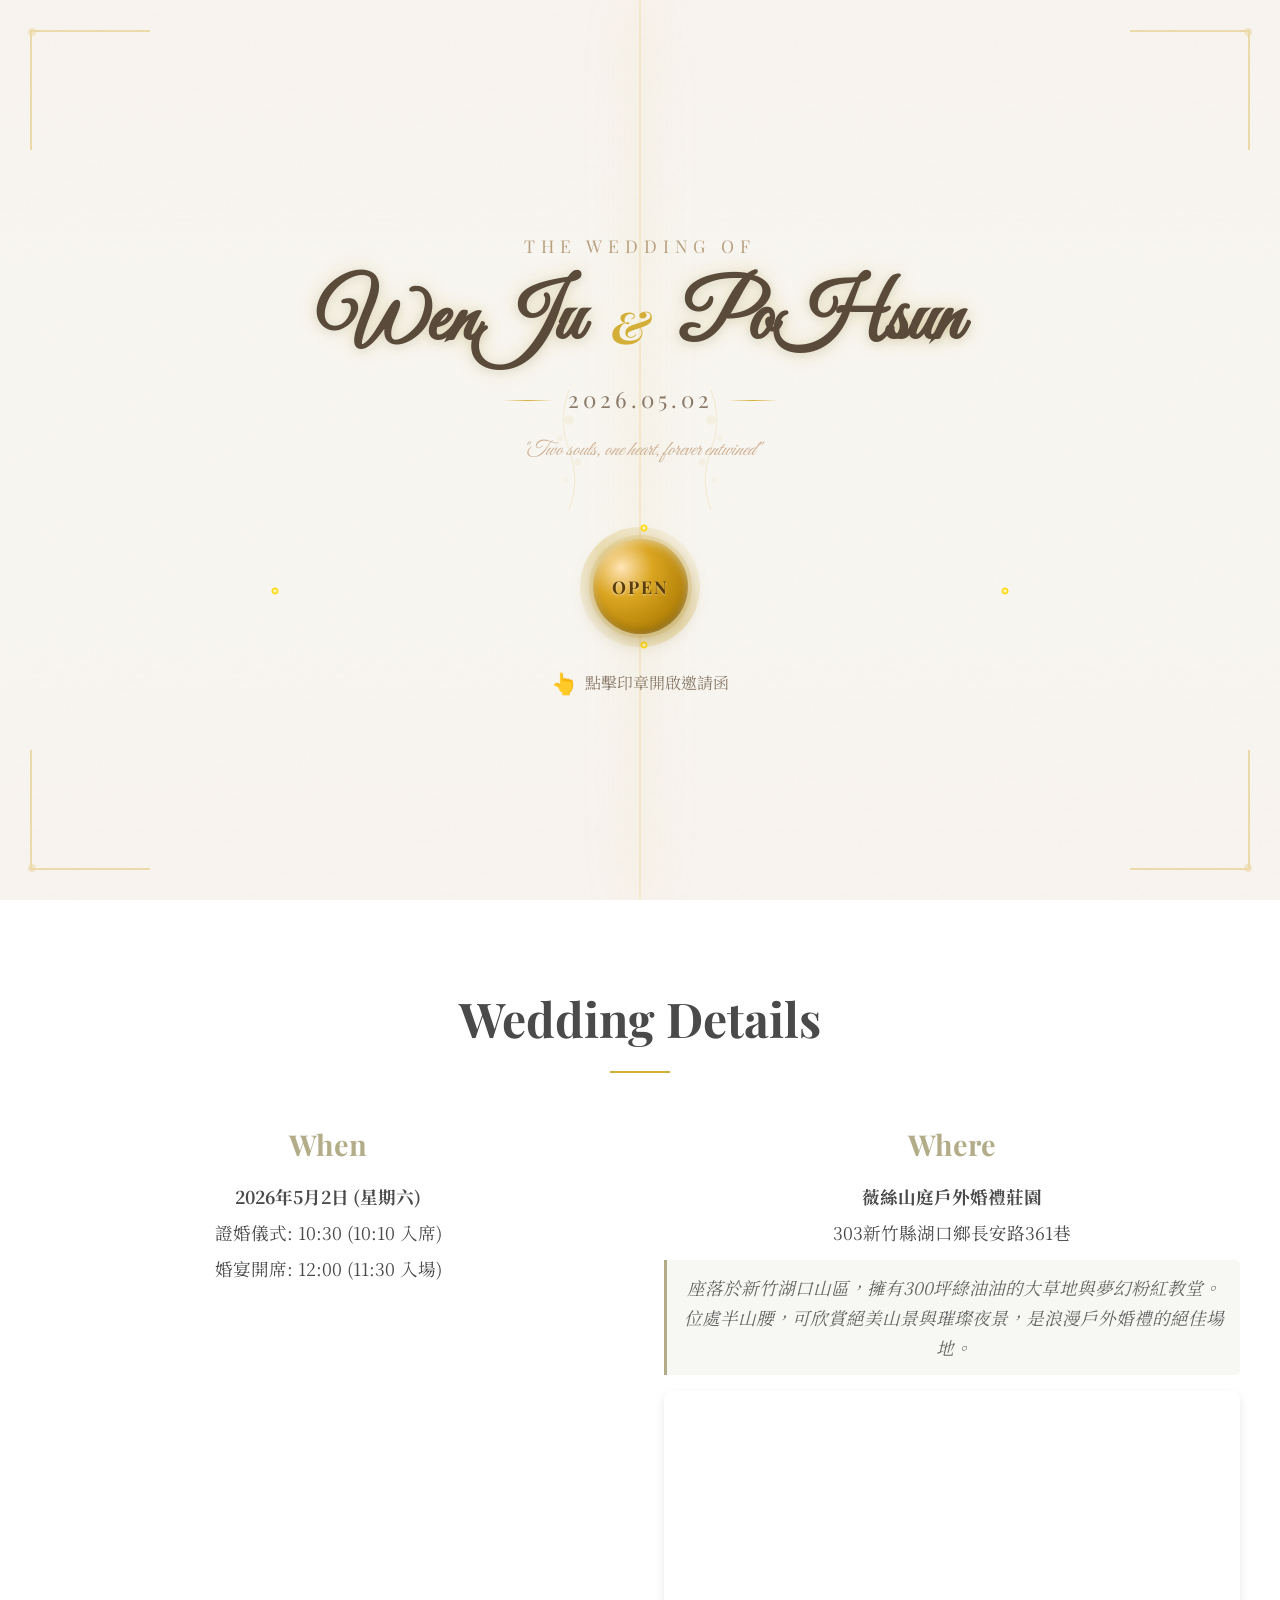
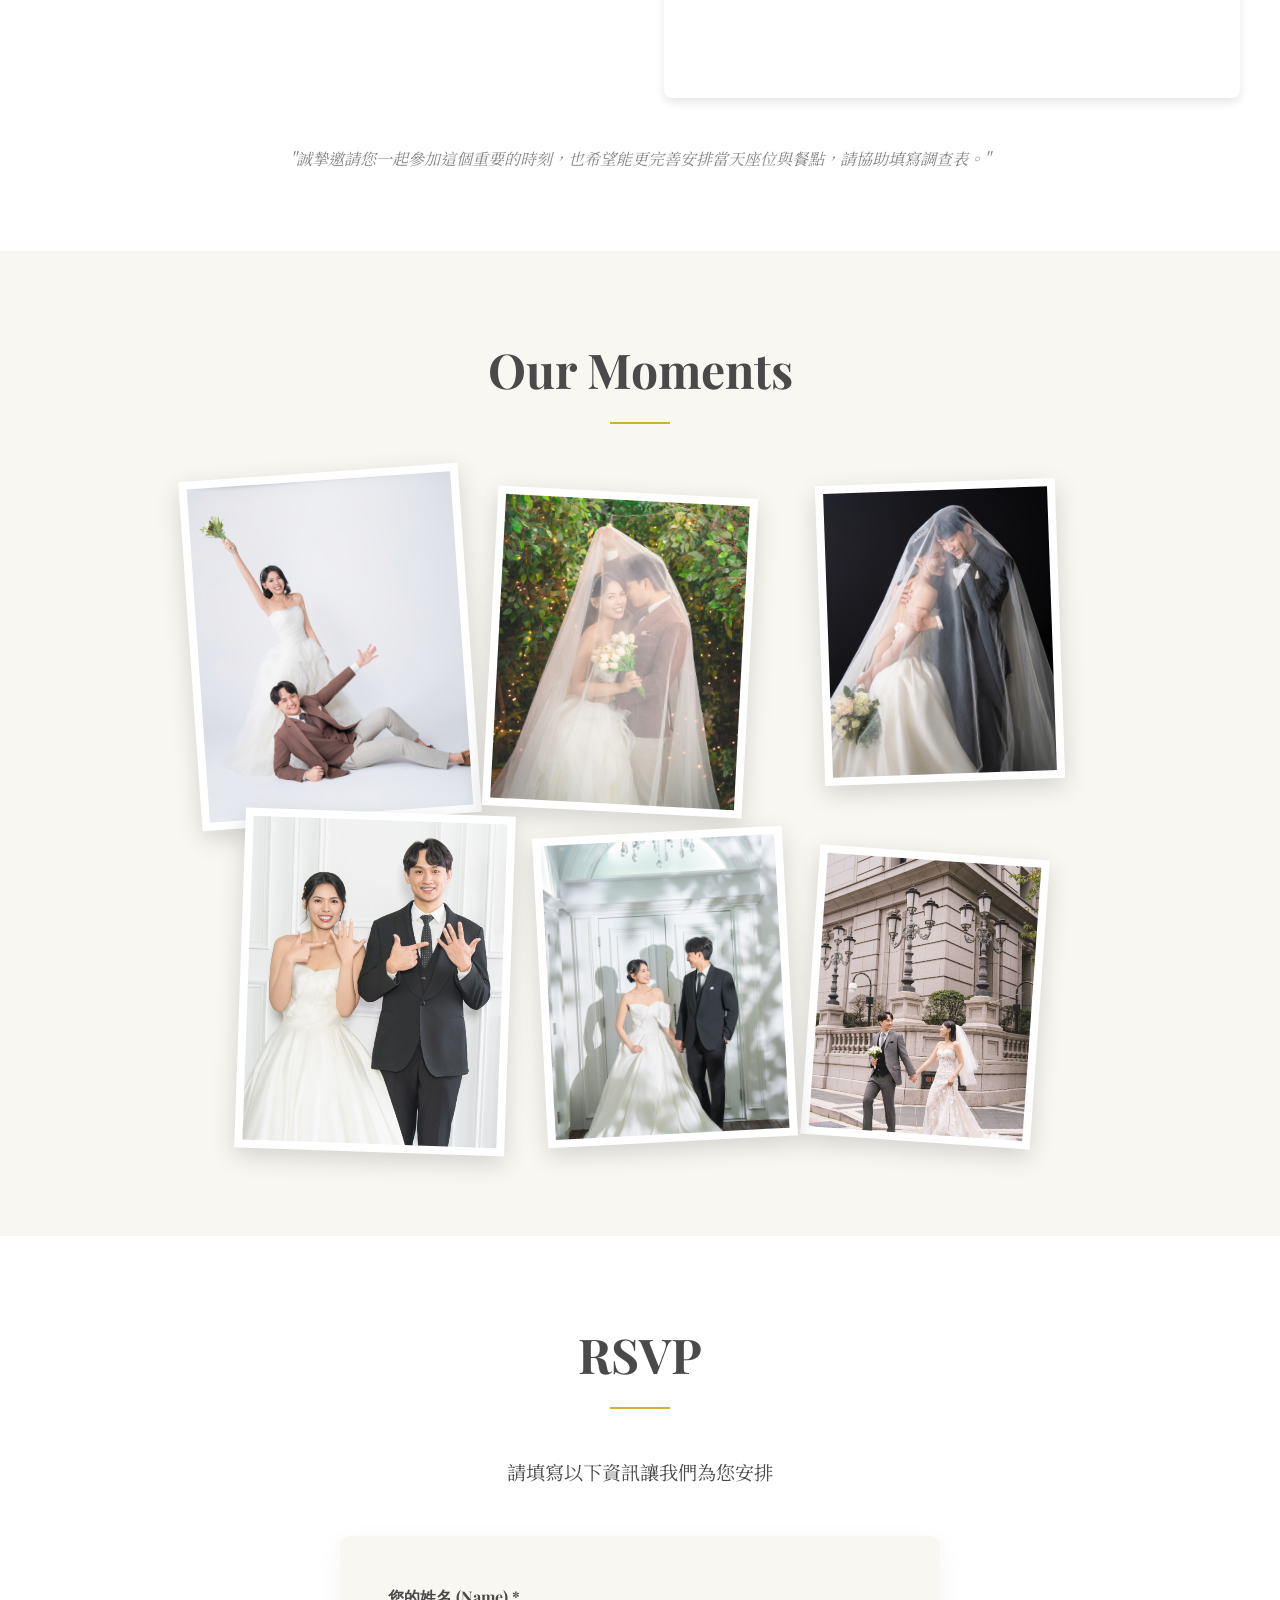
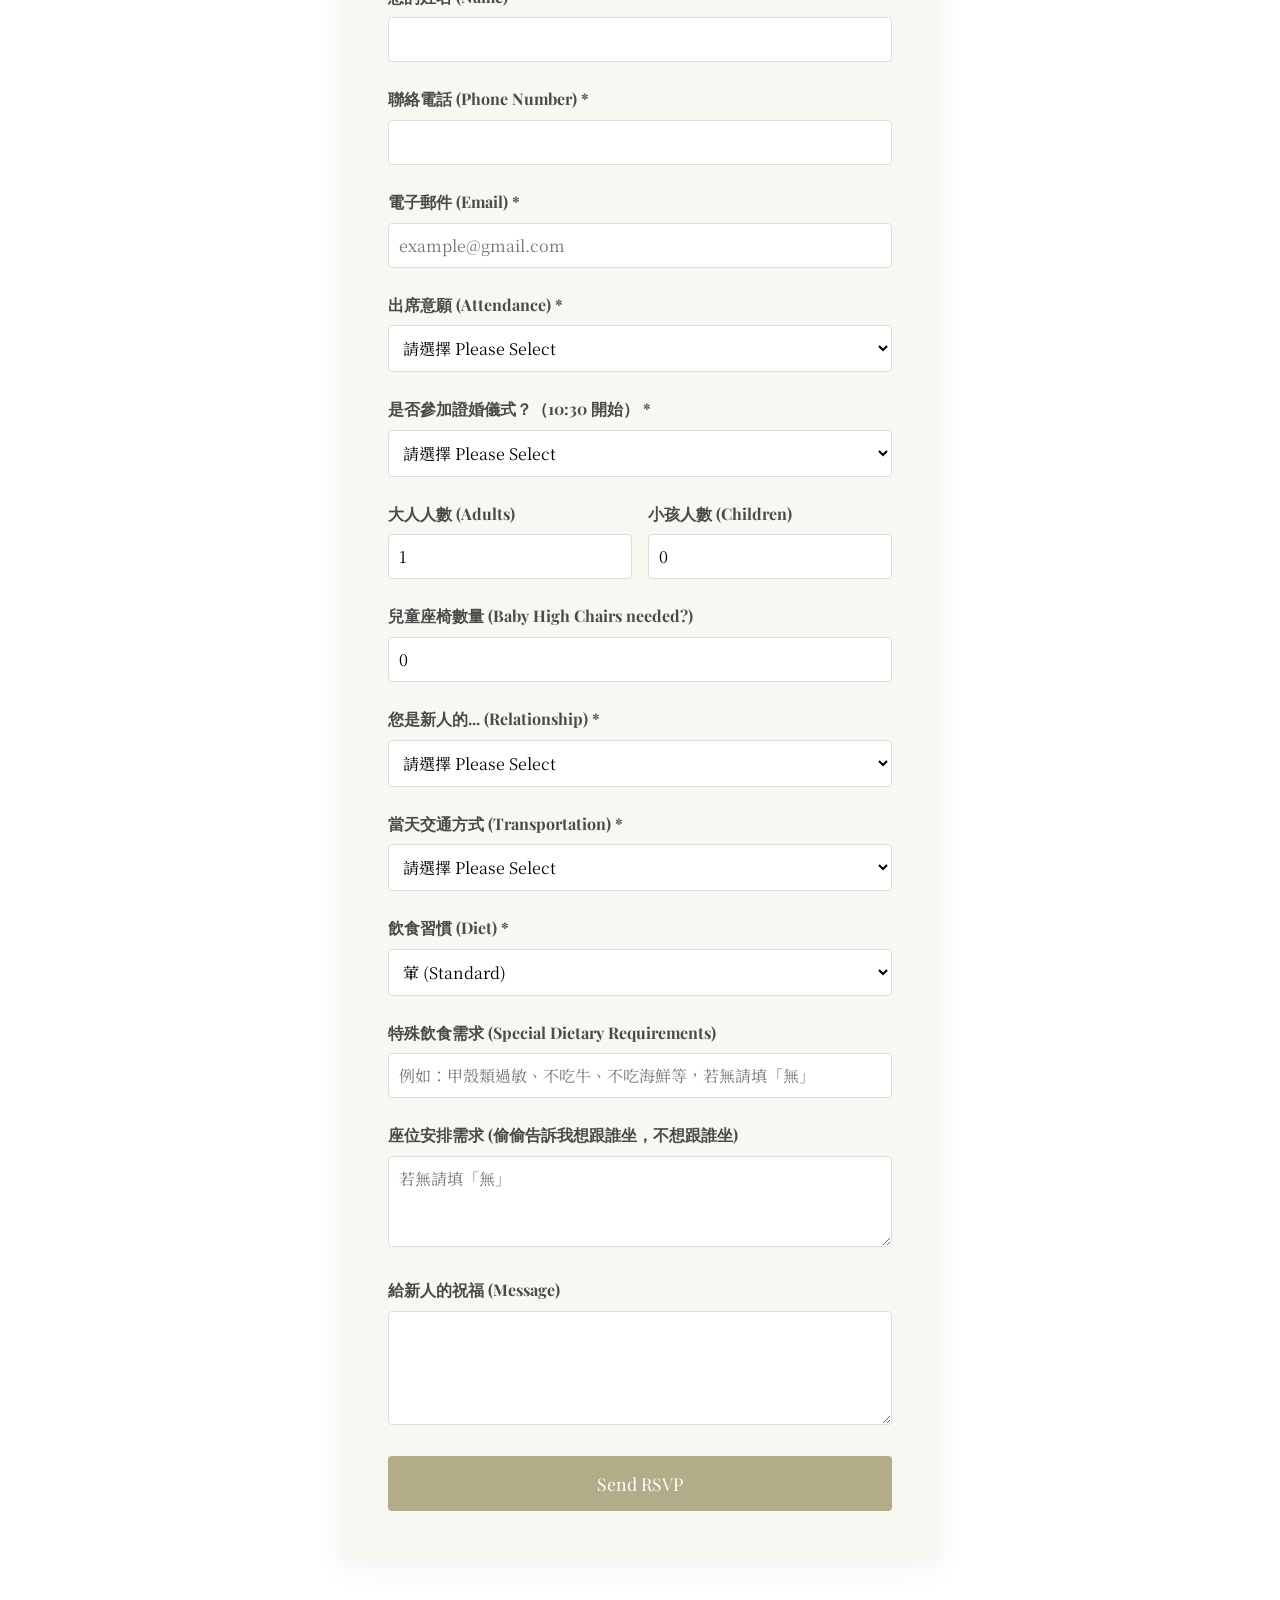
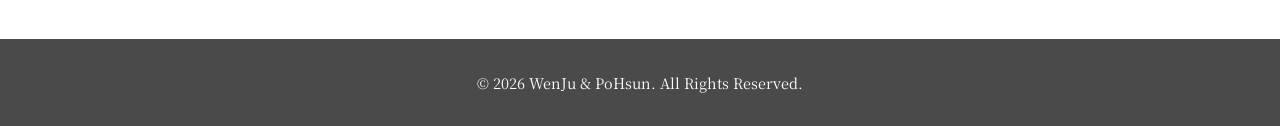
==== commit 3e1727ff: "Add venue introduction for 薇絲山庭戶外婚禮莊園 - Add brief description highlighting 300坪草地、粉紅教堂、山景夜景 - Style " ====
--- a/index.html
+++ b/index.html
@@ -144,15 +144,13 @@
                     <h3>Where</h3>
                     <p><strong>薇絲山庭戶外婚禮莊園</strong></p>
                     <p>303新竹縣湖口鄉長安路361巷</p>
+                    <p class="venue-intro">座落於新竹湖口山區，擁有300坪綠油油的大草地與夢幻粉紅教堂。位處半山腰，可欣賞絕美山景與璀璨夜景，是浪漫戶外婚禮的絕佳場地。</p>
                     <div class="map-container">
                         <iframe
-                            src="https://www.google.com/maps/embed?pb=!1m18!1m12!1m3!1d3618.2!2d121.0535!3d24.9220!2m3!1f0!2f0!3f0!3m2!1i1024!2i768!4f13.1!3m3!1m2!1s0x3468307a0b5b9b8d%3A0x9c4b5a9a8a5b9c8d!2z6JaH57Wy5bGx5bqt5oi25aSW5ama56au6I6K5ZyS!5e0!3m2!1szh-TW!2stw!4v1706868000000!5m2!1szh-TW!2stw"
+                            src="https://www.google.com/maps?q=薇絲山庭戶外婚禮莊園&output=embed"
                             width="100%" height="300" style="border:0;" allowfullscreen="" loading="lazy"
                             referrerpolicy="no-referrer-when-downgrade"></iframe>
                     </div>
-                    <a href="https://www.google.com/maps/search/薇絲山庭戶外婚禮莊園" target="_blank" class="map-link">
-                        📍 點擊查看地圖與導航
-                    </a>
                 </div>
             </div>
             <div class="quote">
--- a/style.css
+++ b/style.css
@@ -217,6 +217,18 @@
 .info-item p {
     margin-bottom: 0.5rem;
     font-size: 1.1rem;
+}
+
+.venue-intro {
+    font-size: 0.95rem;
+    color: #666;
+    font-style: italic;
+    line-height: 1.7;
+    margin: 0.8rem 0 1rem;
+    padding: 0.8rem;
+    background-color: rgba(178, 172, 136, 0.1);
+    border-left: 3px solid var(--primary-color);
+    border-radius: 0 5px 5px 0;
 }
 
 .map-link {
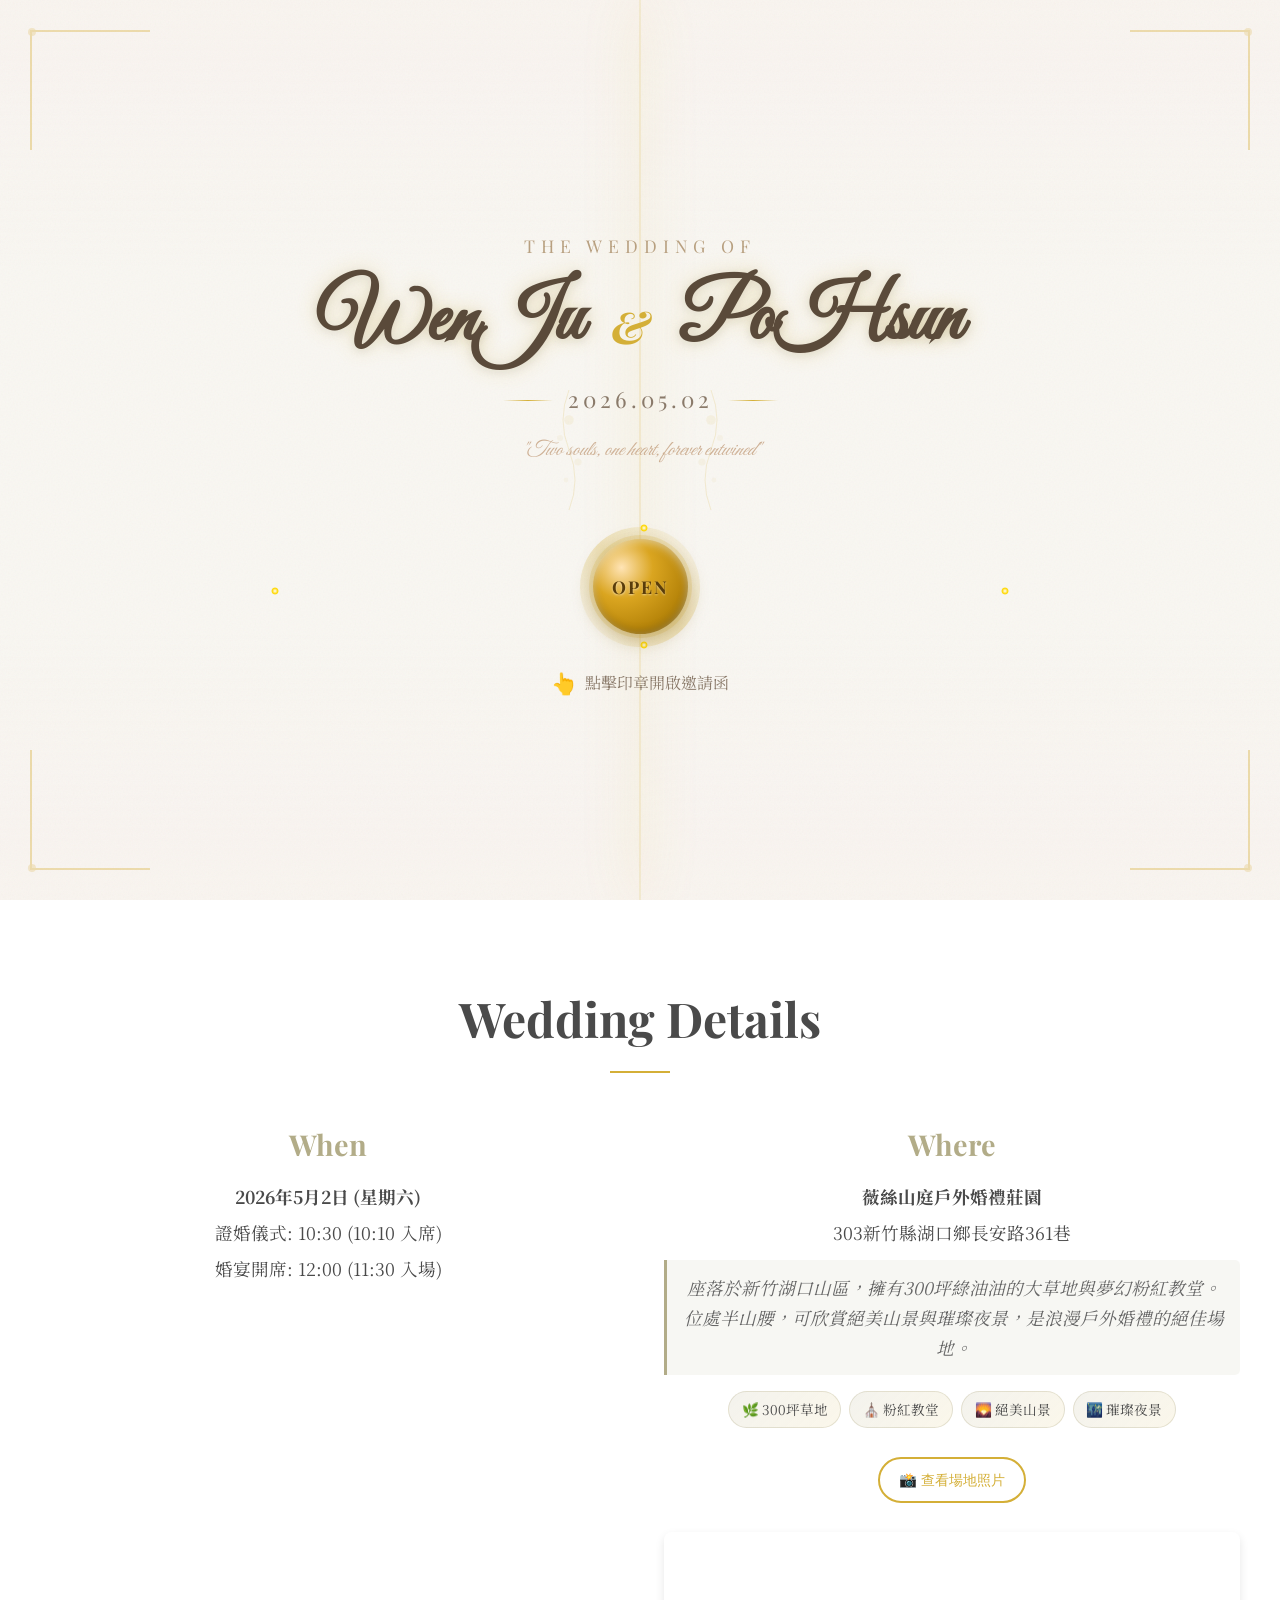
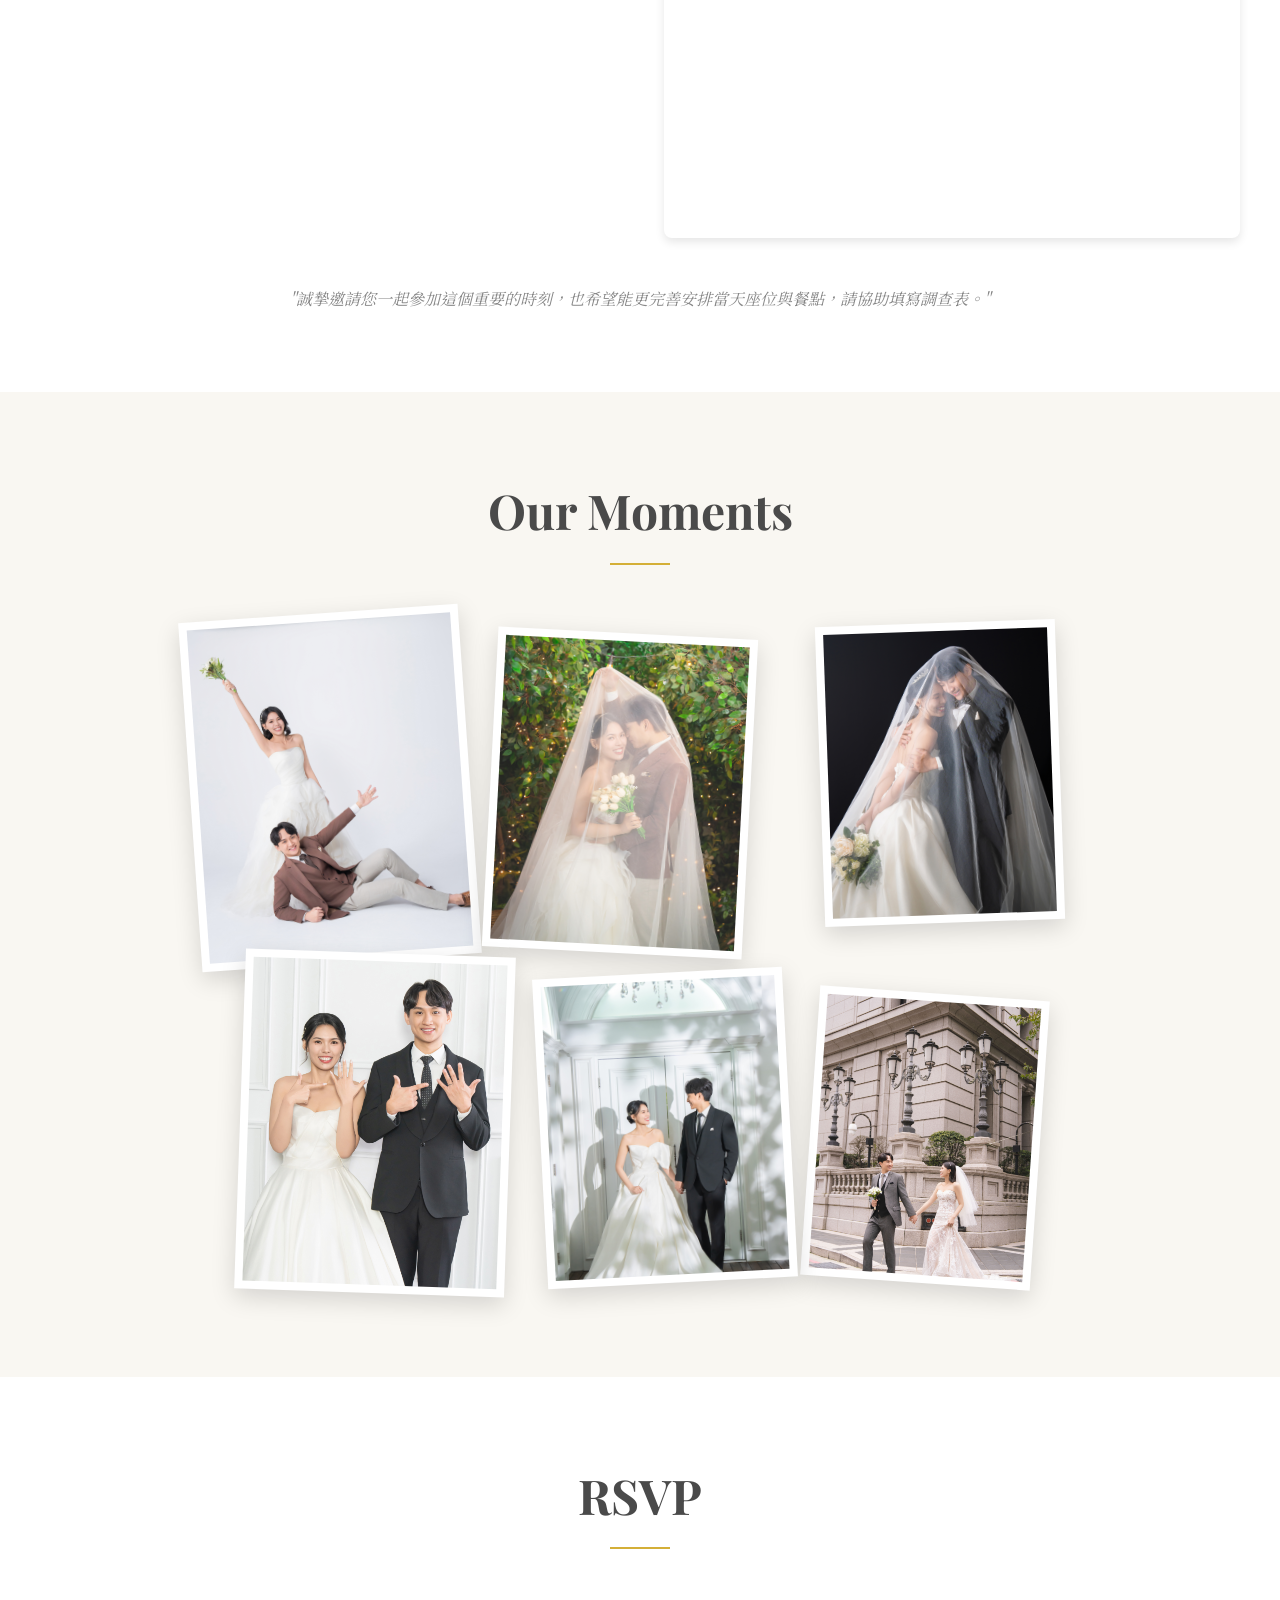
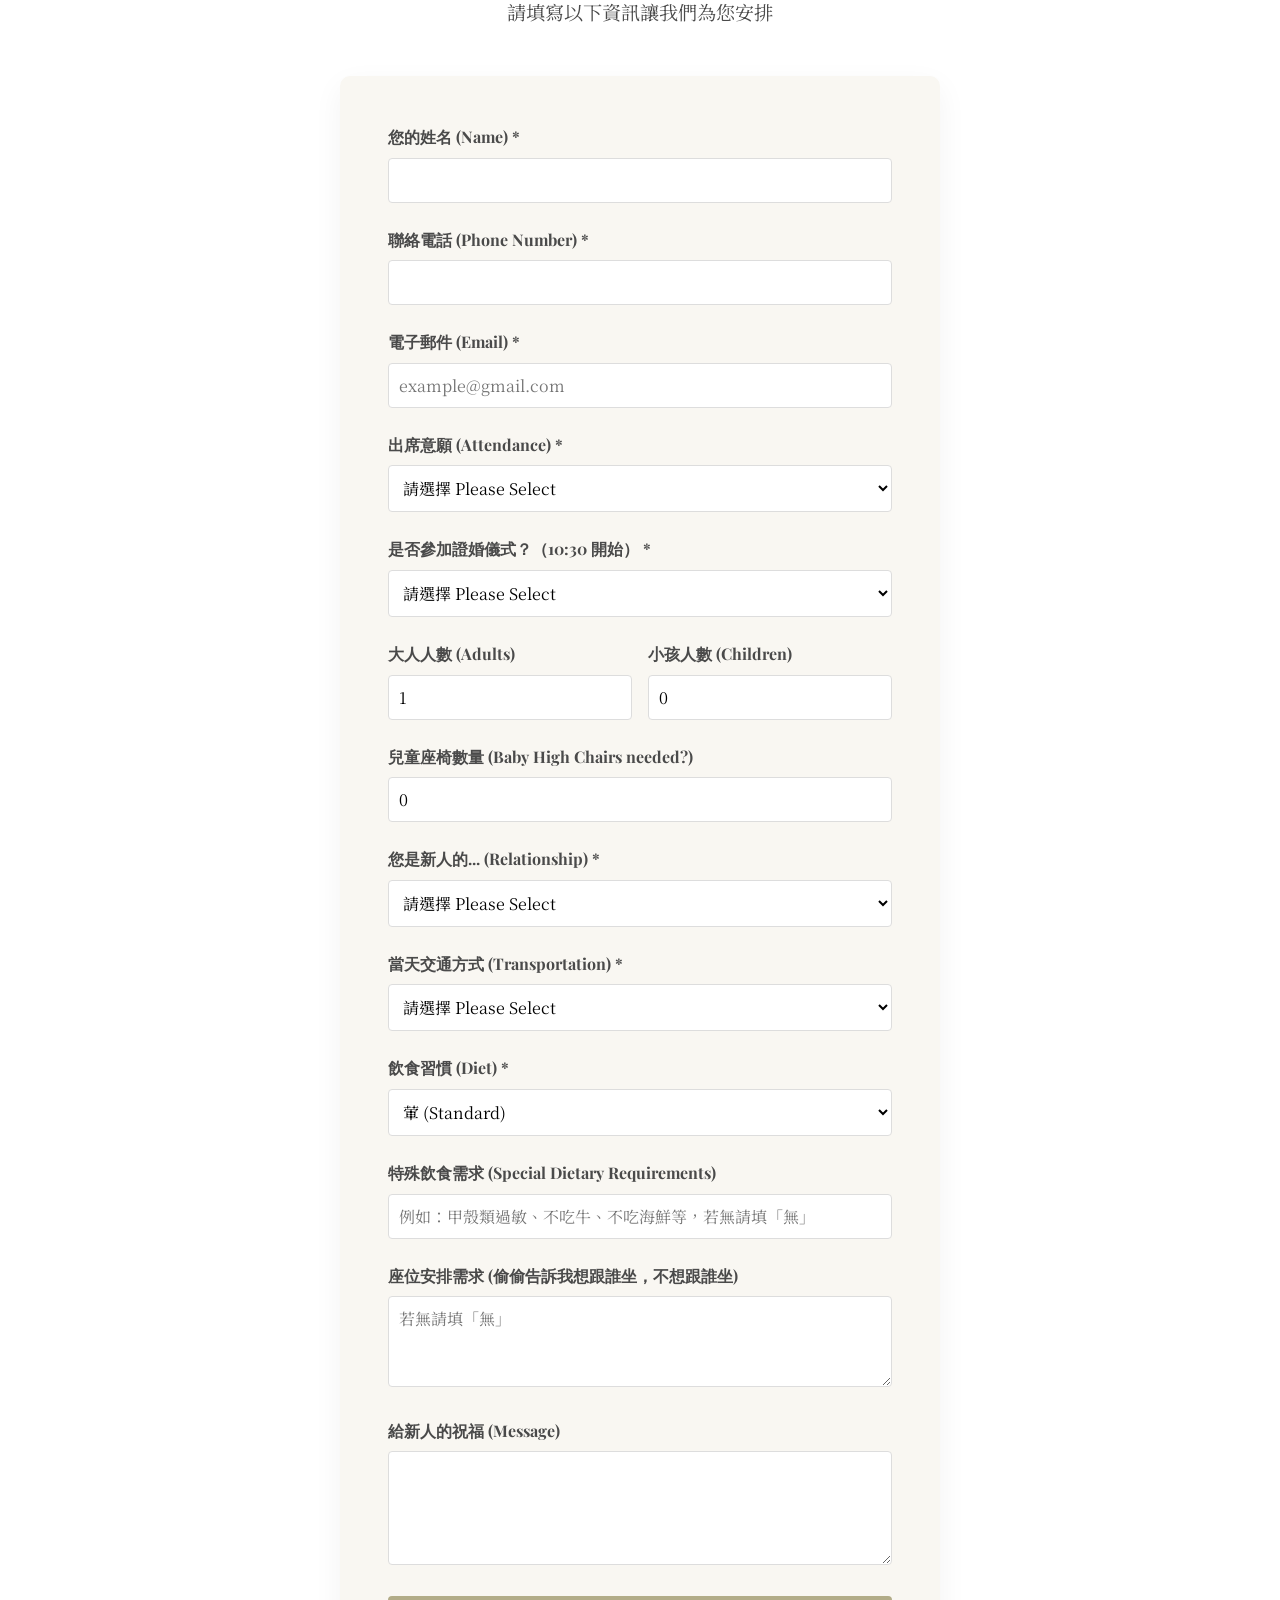
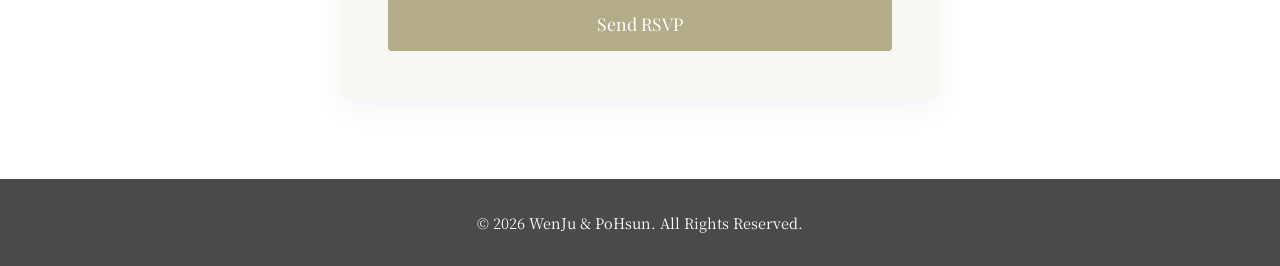
==== commit f5f0a405: "Add venue feature tags and gallery link - Add visual feature tags: 草地、粉紅教堂、山景、夜景 - Add "查看場地照片" link" ====
--- a/index.html
+++ b/index.html
@@ -145,6 +145,15 @@
                     <p><strong>薇絲山庭戶外婚禮莊園</strong></p>
                     <p>303新竹縣湖口鄉長安路361巷</p>
                     <p class="venue-intro">座落於新竹湖口山區，擁有300坪綠油油的大草地與夢幻粉紅教堂。位處半山腰，可欣賞絕美山景與璀璨夜景，是浪漫戶外婚禮的絕佳場地。</p>
+                    <div class="venue-features">
+                        <span class="feature-tag">🌿 300坪草地</span>
+                        <span class="feature-tag">⛪ 粉紅教堂</span>
+                        <span class="feature-tag">🌄 絕美山景</span>
+                        <span class="feature-tag">🌃 璀璨夜景</span>
+                    </div>
+                    <a href="https://www.sendingwishestw.com/" target="_blank" class="venue-gallery-link">
+                        📸 查看場地照片
+                    </a>
                     <div class="map-container">
                         <iframe
                             src="https://www.google.com/maps?q=薇絲山庭戶外婚禮莊園&output=embed"
--- a/style.css
+++ b/style.css
@@ -229,6 +229,50 @@
     background-color: rgba(178, 172, 136, 0.1);
     border-left: 3px solid var(--primary-color);
     border-radius: 0 5px 5px 0;
+}
+
+.venue-features {
+    display: flex;
+    flex-wrap: wrap;
+    gap: 0.5rem;
+    margin: 1rem 0;
+    justify-content: center;
+}
+
+.feature-tag {
+    display: inline-block;
+    padding: 0.4rem 0.8rem;
+    background: linear-gradient(135deg, rgba(178, 172, 136, 0.15), rgba(212, 175, 55, 0.1));
+    border: 1px solid rgba(178, 172, 136, 0.3);
+    border-radius: 20px;
+    font-size: 0.85rem;
+    color: var(--text-color);
+    transition: all 0.3s ease;
+}
+
+.feature-tag:hover {
+    background: linear-gradient(135deg, rgba(178, 172, 136, 0.25), rgba(212, 175, 55, 0.2));
+    transform: translateY(-2px);
+}
+
+.venue-gallery-link {
+    display: inline-block;
+    margin: 0.8rem 0;
+    padding: 0.6rem 1.2rem;
+    background-color: transparent;
+    color: var(--secondary-color);
+    text-decoration: none;
+    border: 2px solid var(--secondary-color);
+    border-radius: 25px;
+    font-family: var(--heading-font);
+    font-size: 0.9rem;
+    transition: all 0.3s ease;
+}
+
+.venue-gallery-link:hover {
+    background-color: var(--secondary-color);
+    color: white;
+    transform: scale(1.05);
 }
 
 .map-link {
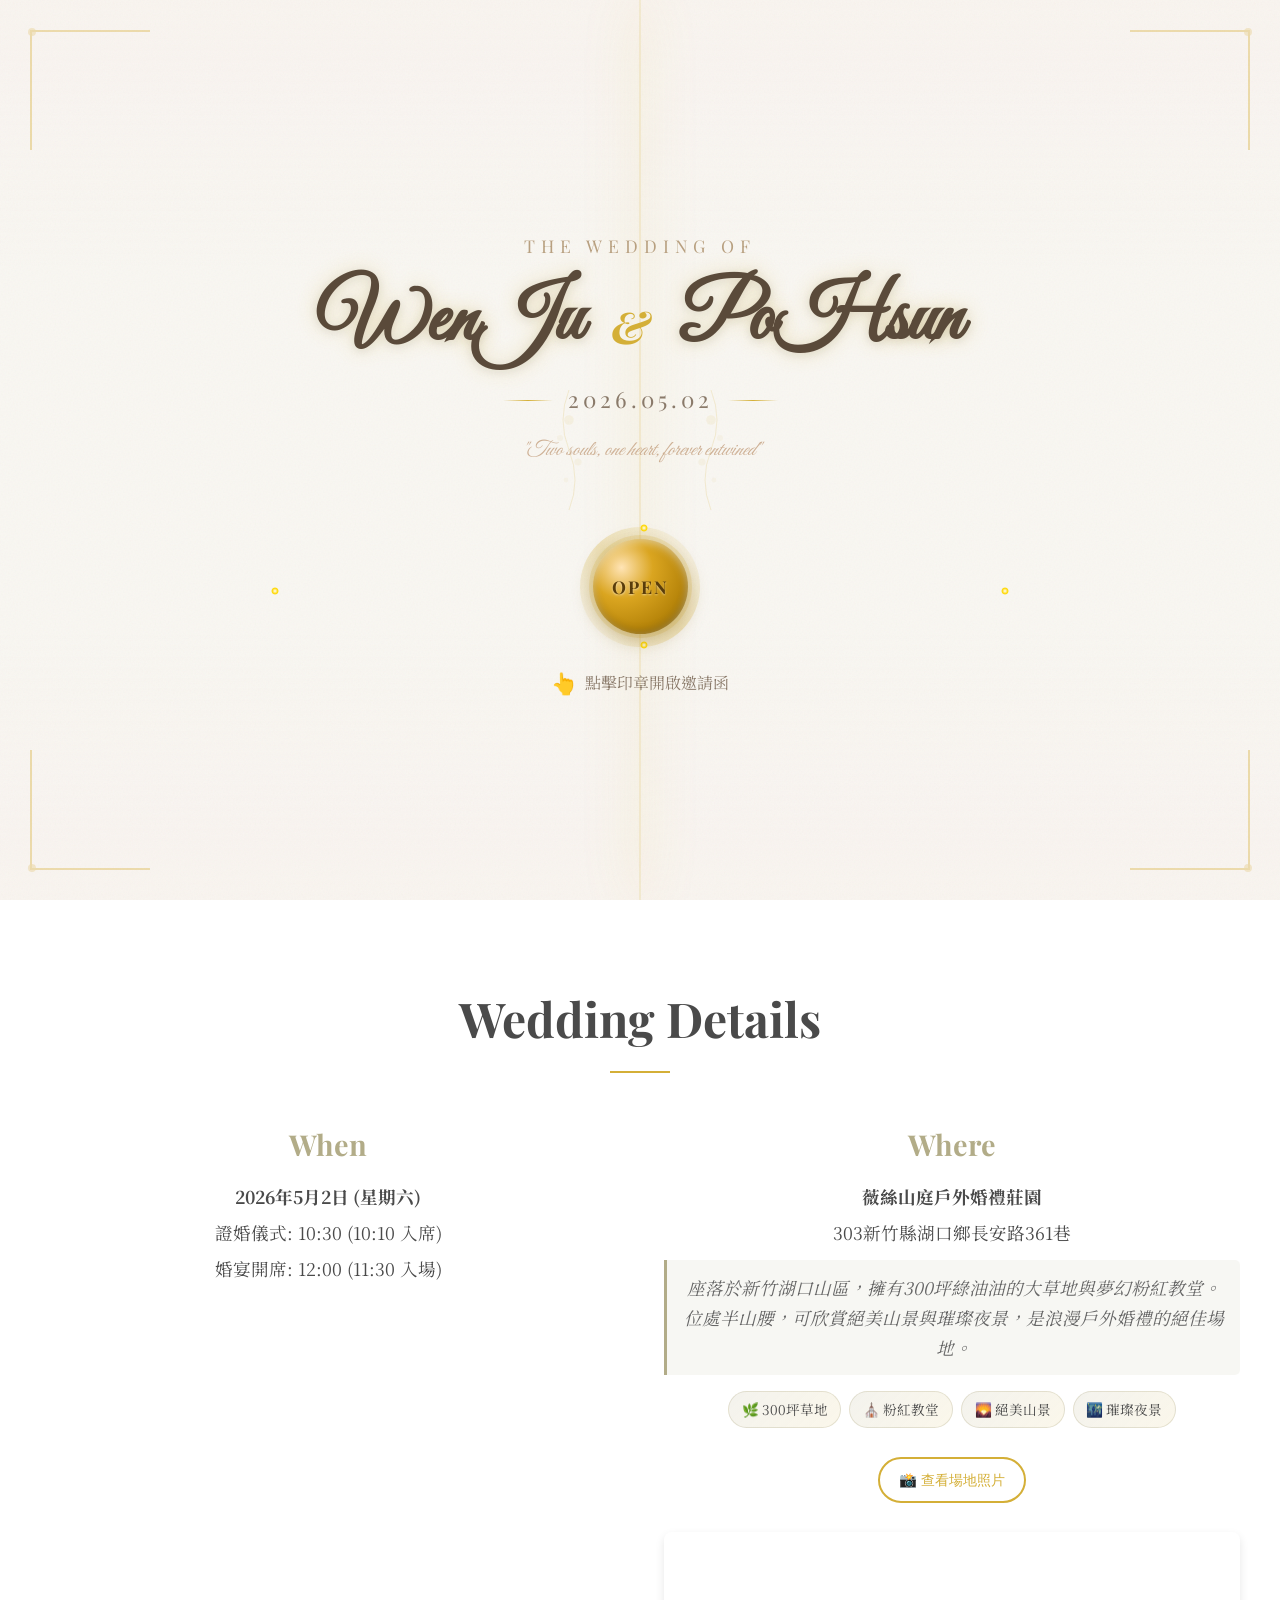
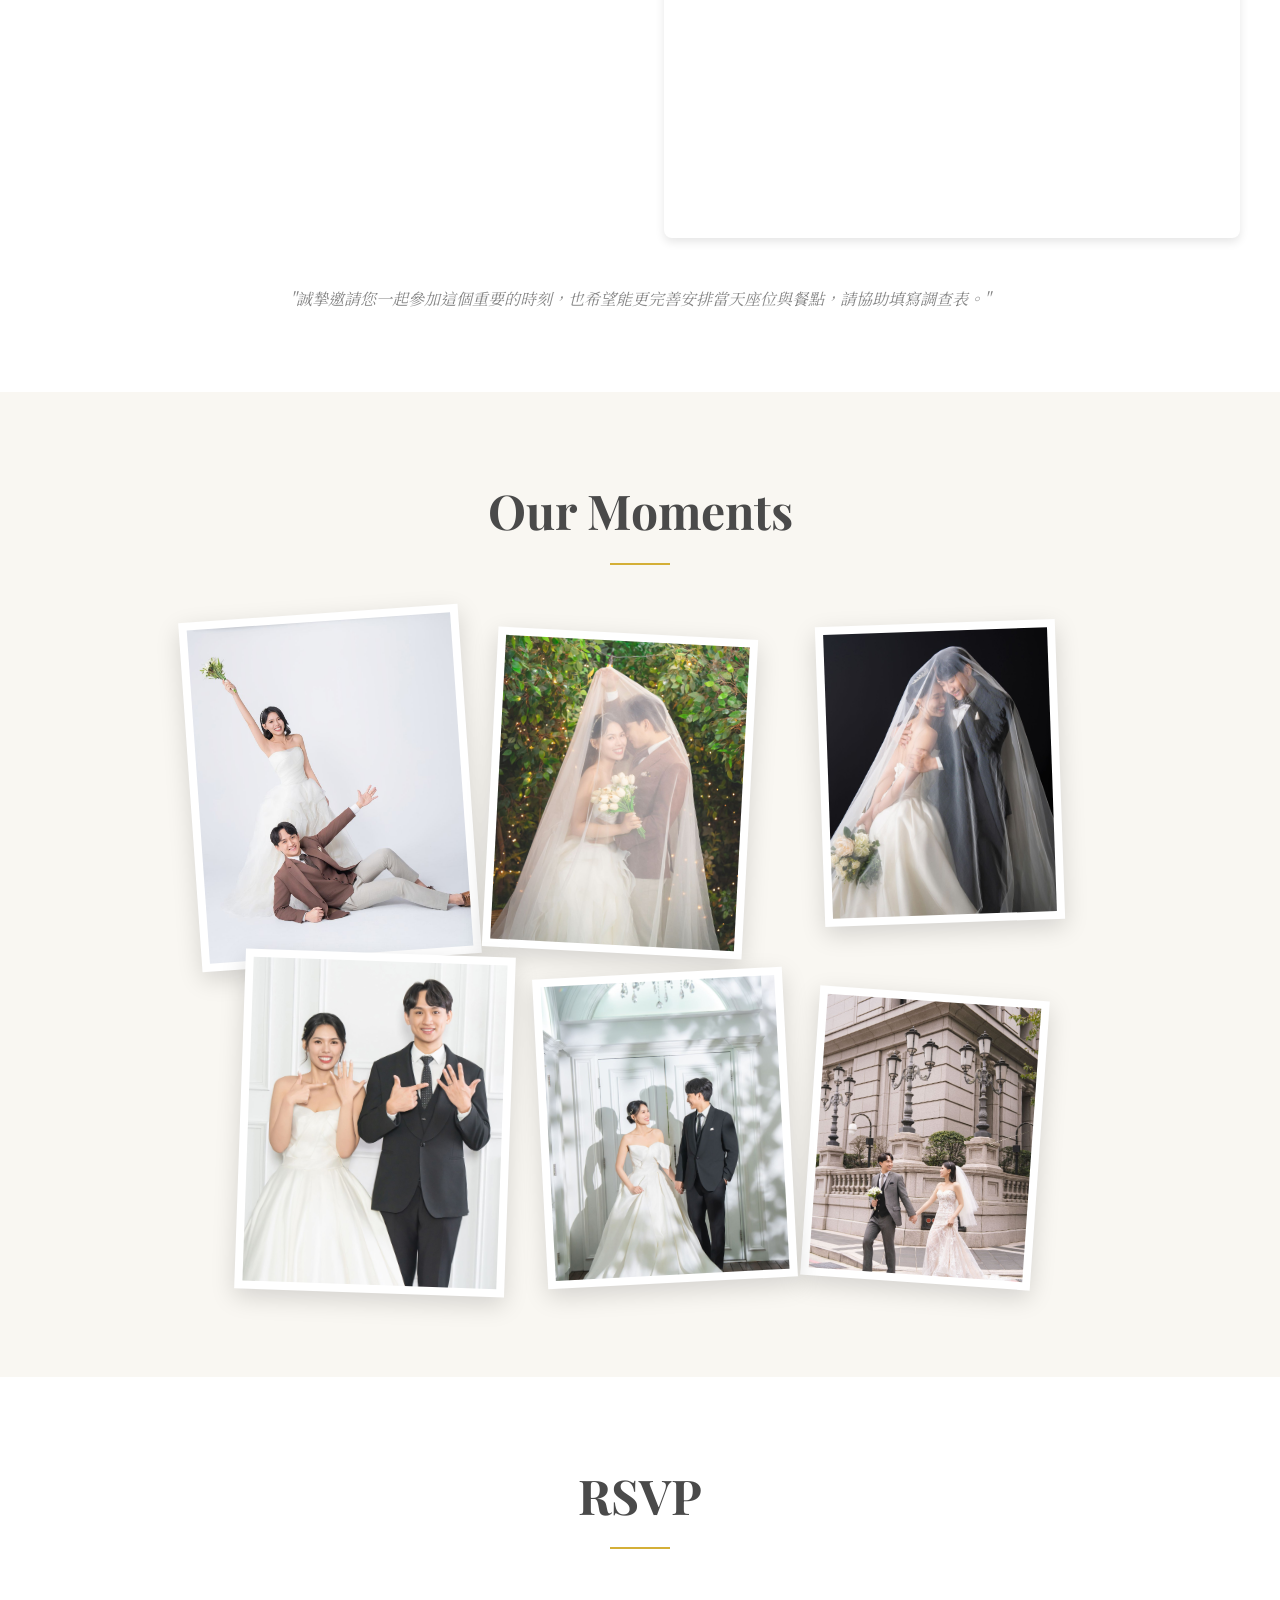
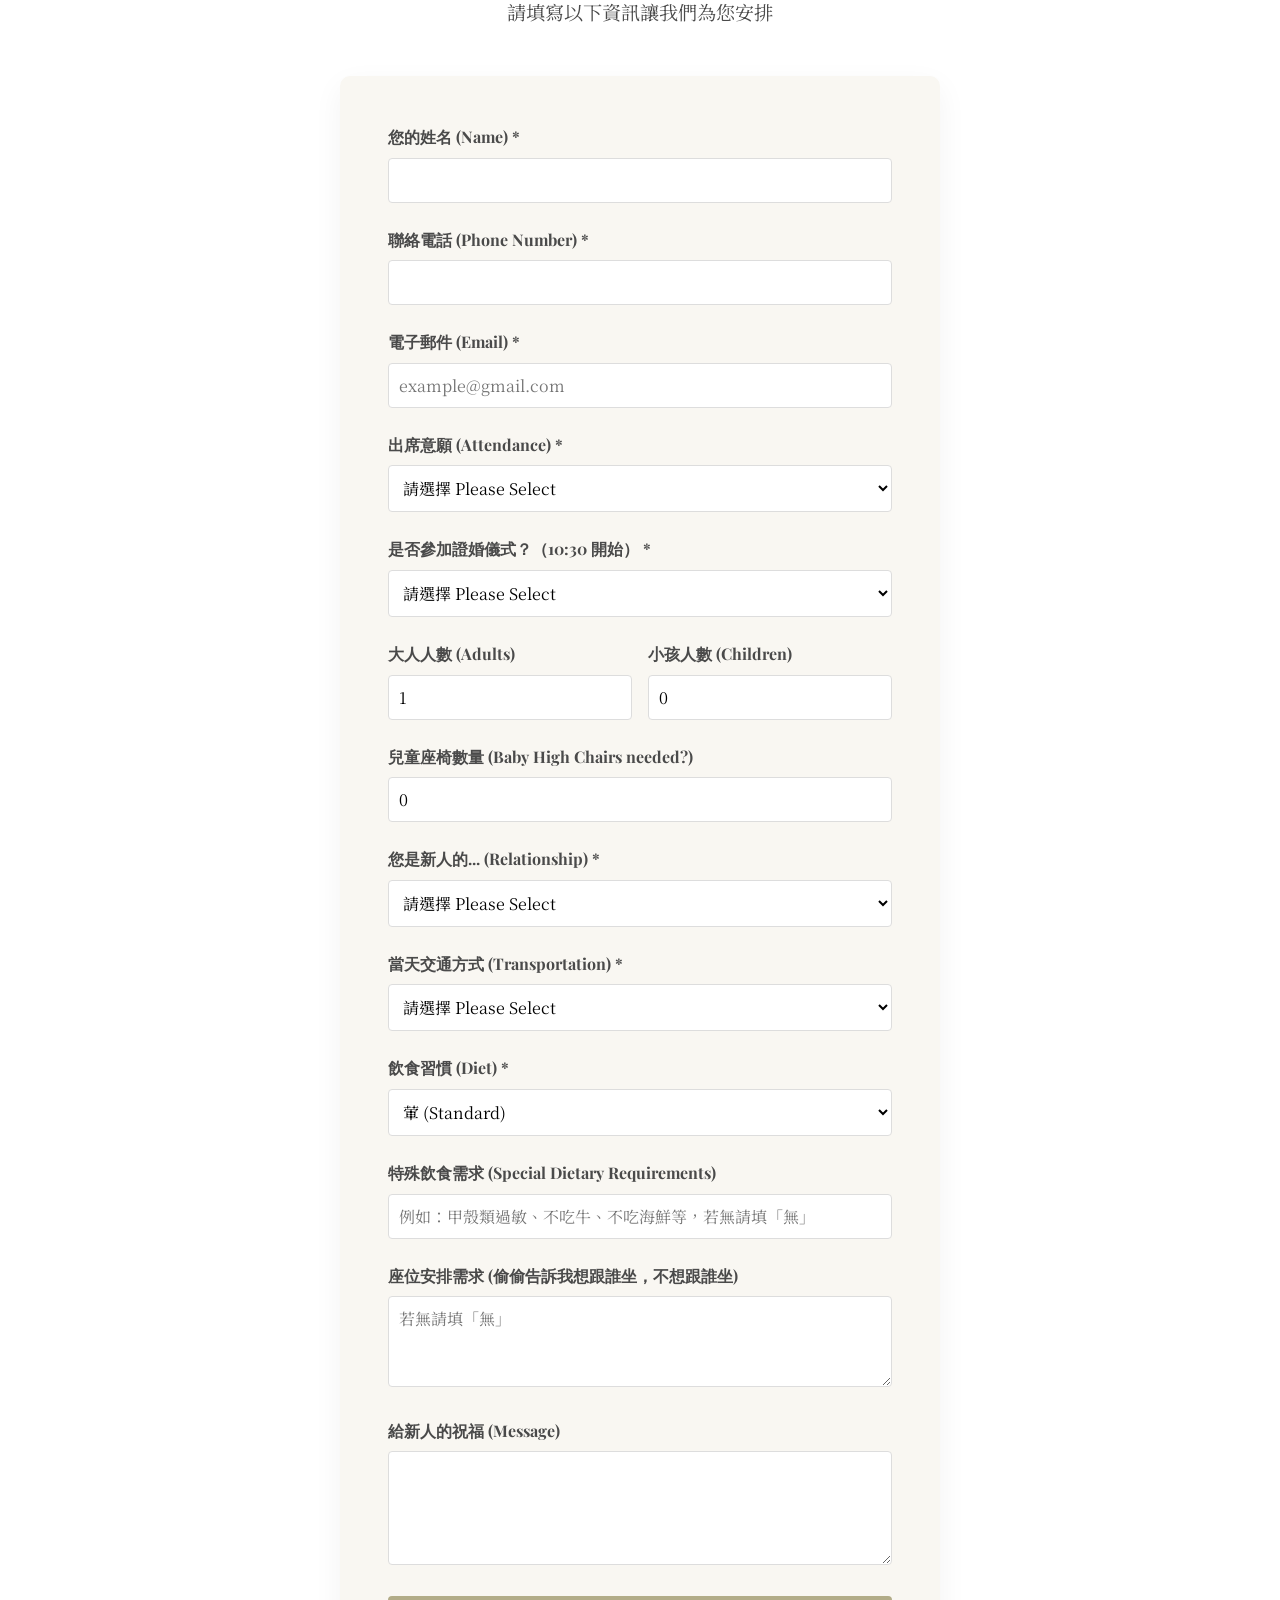
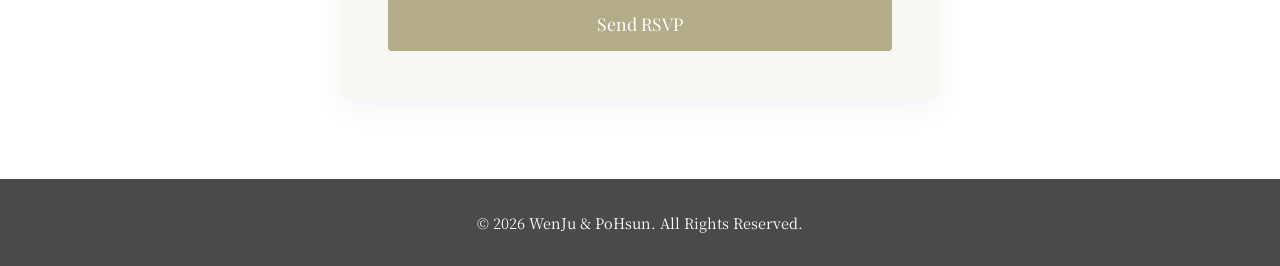
==== commit 6519ed02: "Add wedding schedule to hero section Co-Authored-By: Claude Opus 4.5 <noreply@anthropic.com>" ====
--- a/index.html
+++ b/index.html
@@ -125,6 +125,7 @@
             <h2 class="sub-title">We Are Getting Married</h2>
             <h1 class="main-title">WenJu & PoHsun</h1>
             <p class="date">2026.05.02</p>
+            <p class="schedule">Saturday · Ceremony 10:30 AM · Reception 12:00 PM</p>
             <a href="#rsvp" class="cta-button">Join Us</a>
         </div>
     </section>
--- a/style.css
+++ b/style.css
@@ -140,8 +140,16 @@
 .date {
     font-size: 2rem;
     font-family: var(--heading-font);
+    margin-bottom: 0.5rem;
+    letter-spacing: 2px;
+}
+
+.schedule {
+    font-size: 1.1rem;
+    font-family: var(--heading-font);
     margin-bottom: 2rem;
-    letter-spacing: 2px;
+    letter-spacing: 1px;
+    opacity: 0.9;
 }
 
 .cta-button {
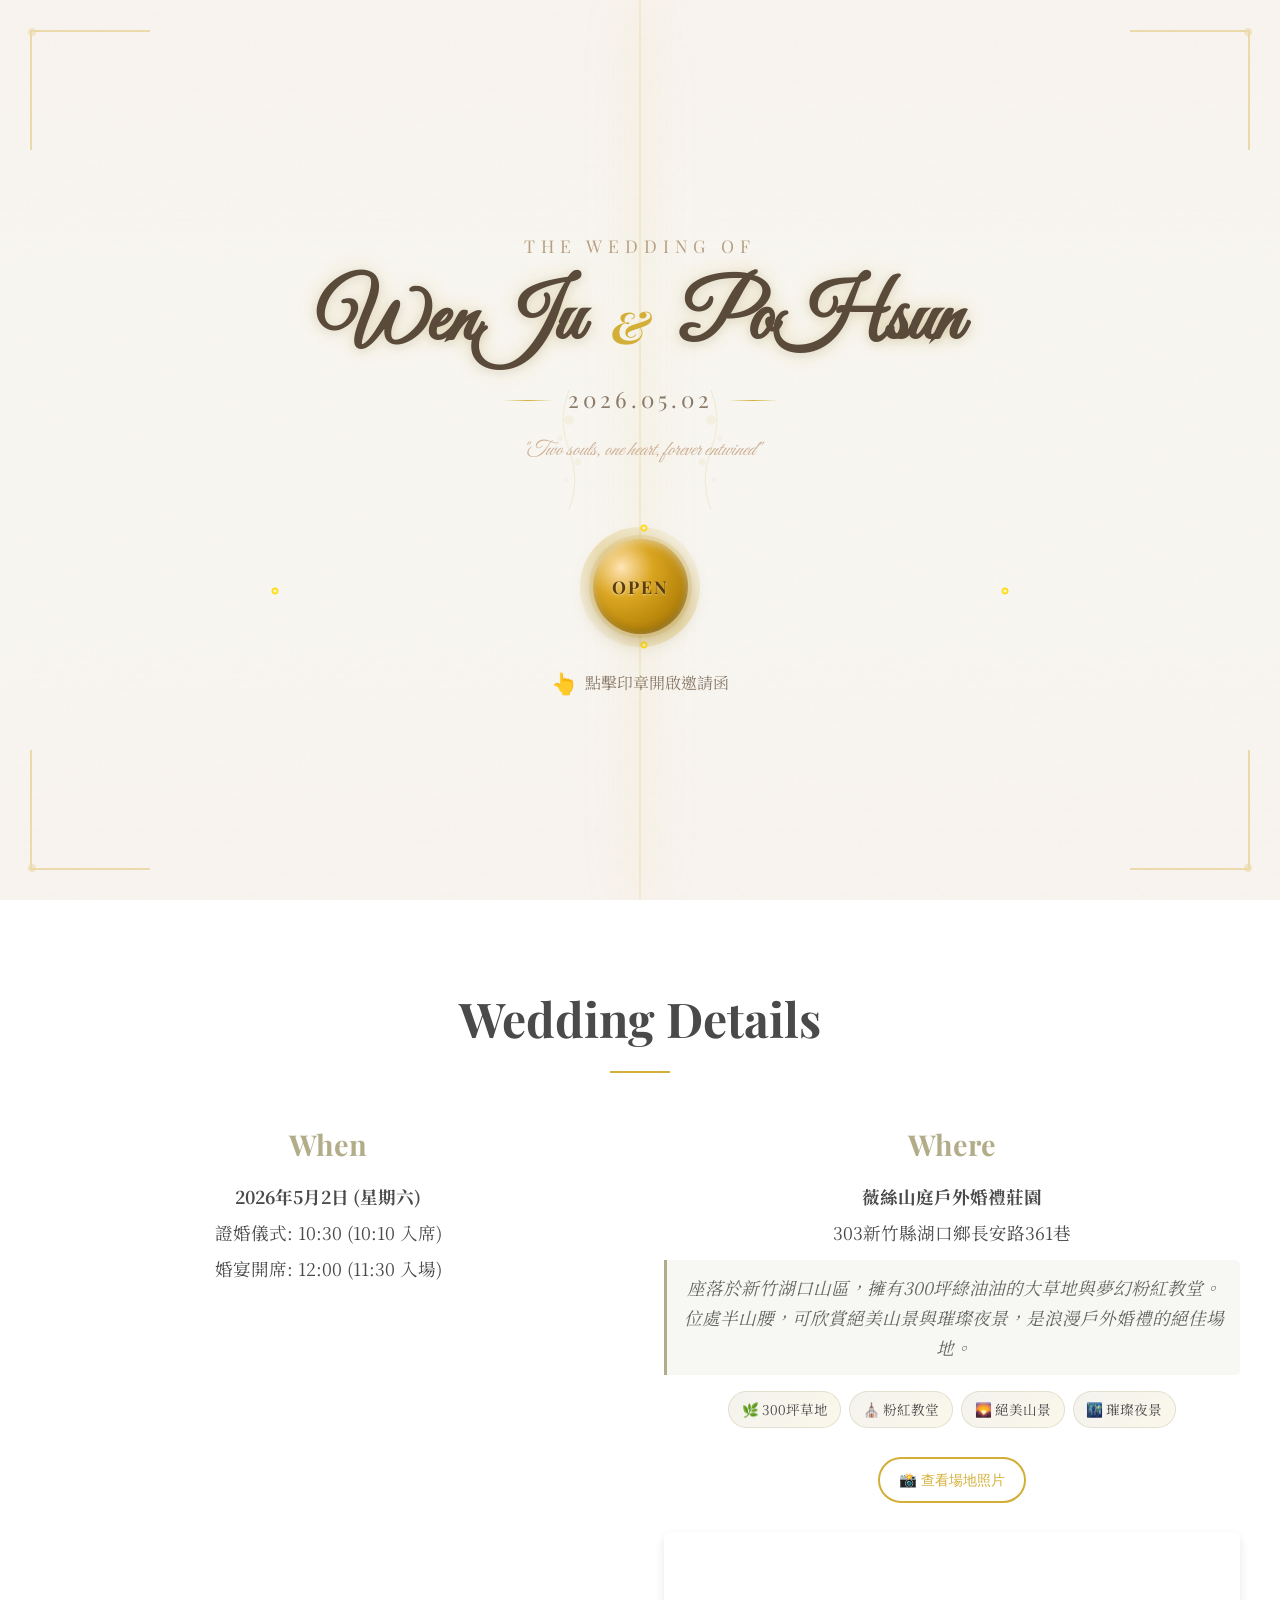
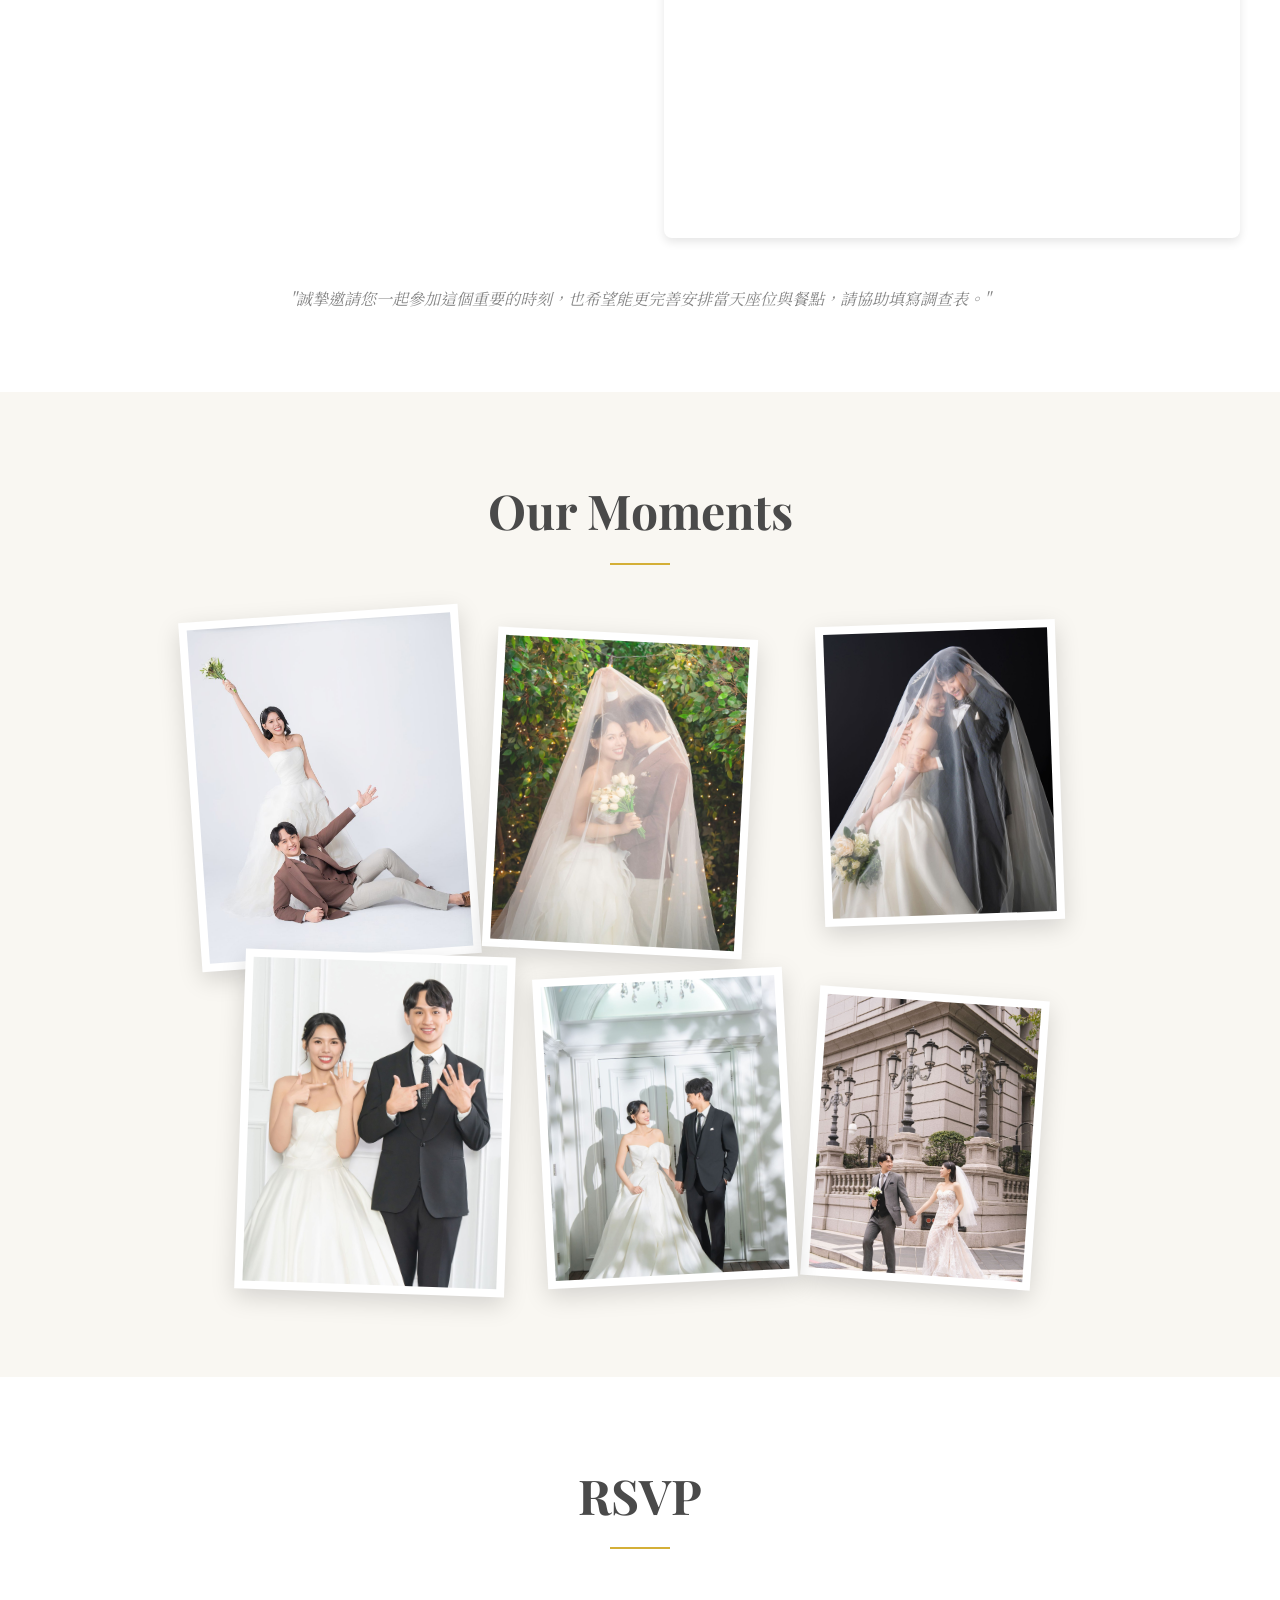
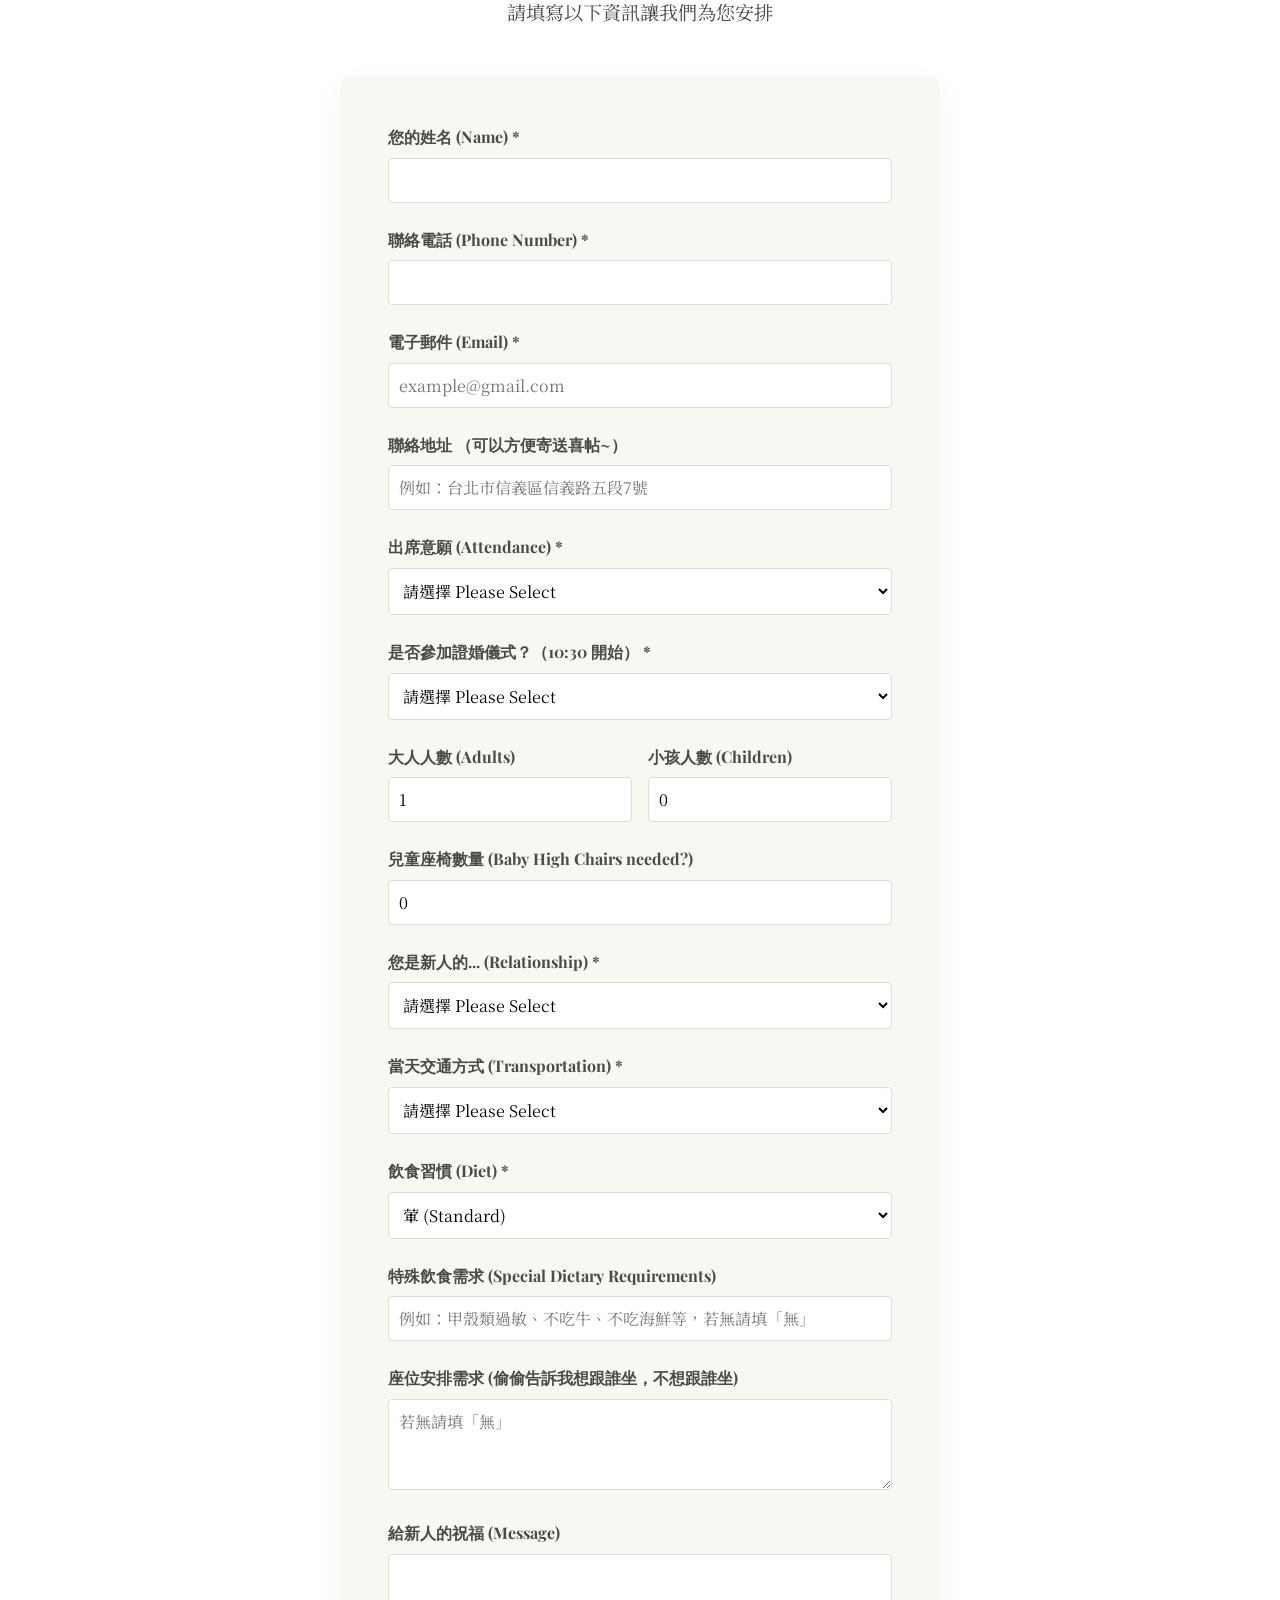
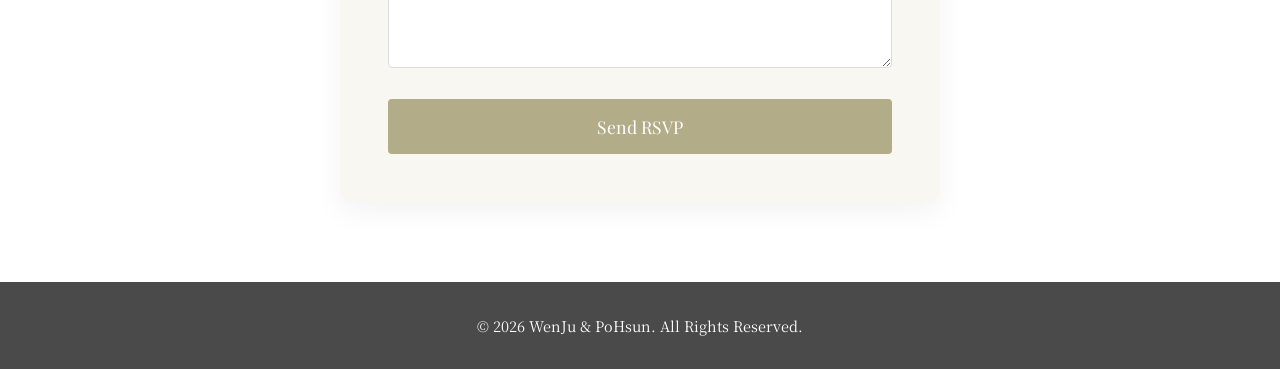
==== commit 4f54c59e: "Add address field and calendar integration to RSVP - Add address input field below email for wedding" ====
--- a/index.html
+++ b/index.html
@@ -219,6 +219,11 @@
                 </div>
 
                 <div class="form-group">
+                    <label for="address">聯絡地址 （可以方便寄送喜帖~）</label>
+                    <input type="text" id="address" name="address" placeholder="例如：台北市信義區信義路五段7號">
+                </div>
+
+                <div class="form-group">
                     <label for="attendance">出席意願 (Attendance) *</label>
                     <select id="attendance" name="attendance" required>
                         <option value="" disabled selected>請選擇 Please Select</option>
@@ -260,6 +265,7 @@
                         <option value="groom_side">家人/親戚 (Family)</option>
                         <option value="bride_side">朋友 (Friend)</option>
                         <option value="common_friend">同事 (Colleague)</option>
+                        <option value="parents_friend">父母的親朋好友 (Parents' Friends)</option>
                     </select>
                 </div>
 
--- a/style.css
+++ b/style.css
@@ -1717,4 +1717,134 @@
         width: 20px;
         height: 20px;
     }
+}
+
+/* ==========================================
+   Calendar Modal Styles
+   ========================================== */
+
+.calendar-modal {
+    display: none;
+    position: fixed;
+    top: 0;
+    left: 0;
+    width: 100%;
+    height: 100%;
+    background: rgba(0, 0, 0, 0.6);
+    z-index: 10000;
+    justify-content: center;
+    align-items: center;
+    backdrop-filter: blur(5px);
+}
+
+.calendar-modal.active {
+    display: flex;
+}
+
+.calendar-modal-content {
+    background: var(--bg-color);
+    padding: 2.5rem;
+    border-radius: 20px;
+    text-align: center;
+    max-width: 400px;
+    width: 90%;
+    box-shadow: 0 20px 60px rgba(0, 0, 0, 0.3);
+    animation: modalSlideIn 0.3s ease-out;
+}
+
+@keyframes modalSlideIn {
+    from {
+        opacity: 0;
+        transform: translateY(-20px) scale(0.95);
+    }
+    to {
+        opacity: 1;
+        transform: translateY(0) scale(1);
+    }
+}
+
+.calendar-modal-content h3 {
+    font-family: var(--heading-font);
+    color: var(--secondary-color);
+    font-size: 1.8rem;
+    margin-bottom: 0.5rem;
+}
+
+.calendar-modal-content p {
+    color: var(--text-color);
+    margin-bottom: 1.5rem;
+    font-size: 1rem;
+}
+
+.calendar-buttons {
+    display: flex;
+    flex-direction: column;
+    gap: 0.75rem;
+    margin-bottom: 1rem;
+}
+
+.calendar-btn {
+    display: flex;
+    align-items: center;
+    justify-content: center;
+    gap: 0.5rem;
+    padding: 0.9rem 1.5rem;
+    border: none;
+    border-radius: 10px;
+    font-family: var(--body-font);
+    font-size: 0.95rem;
+    cursor: pointer;
+    transition: all 0.3s ease;
+}
+
+.calendar-btn svg {
+    flex-shrink: 0;
+}
+
+.calendar-btn.google-cal {
+    background: #4285F4;
+    color: white;
+}
+
+.calendar-btn.google-cal:hover {
+    background: #3367D6;
+    transform: translateY(-2px);
+    box-shadow: 0 4px 15px rgba(66, 133, 244, 0.4);
+}
+
+.calendar-btn.apple-cal {
+    background: var(--primary-color);
+    color: white;
+}
+
+.calendar-btn.apple-cal:hover {
+    background: #9a9472;
+    transform: translateY(-2px);
+    box-shadow: 0 4px 15px rgba(178, 172, 136, 0.4);
+}
+
+.calendar-btn.skip-btn {
+    background: transparent;
+    color: var(--text-color);
+    border: 1px solid #ddd;
+    margin-top: 0.5rem;
+}
+
+.calendar-btn.skip-btn:hover {
+    background: #f5f5f5;
+}
+
+@media (max-width: 480px) {
+    .calendar-modal-content {
+        padding: 2rem 1.5rem;
+    }
+
+    .calendar-modal-content h3 {
+        font-size: 1.5rem;
+    }
+
+    .calendar-btn {
+        padding: 0.8rem 1rem;
+        font-size: 0.9rem;
+    }
 }
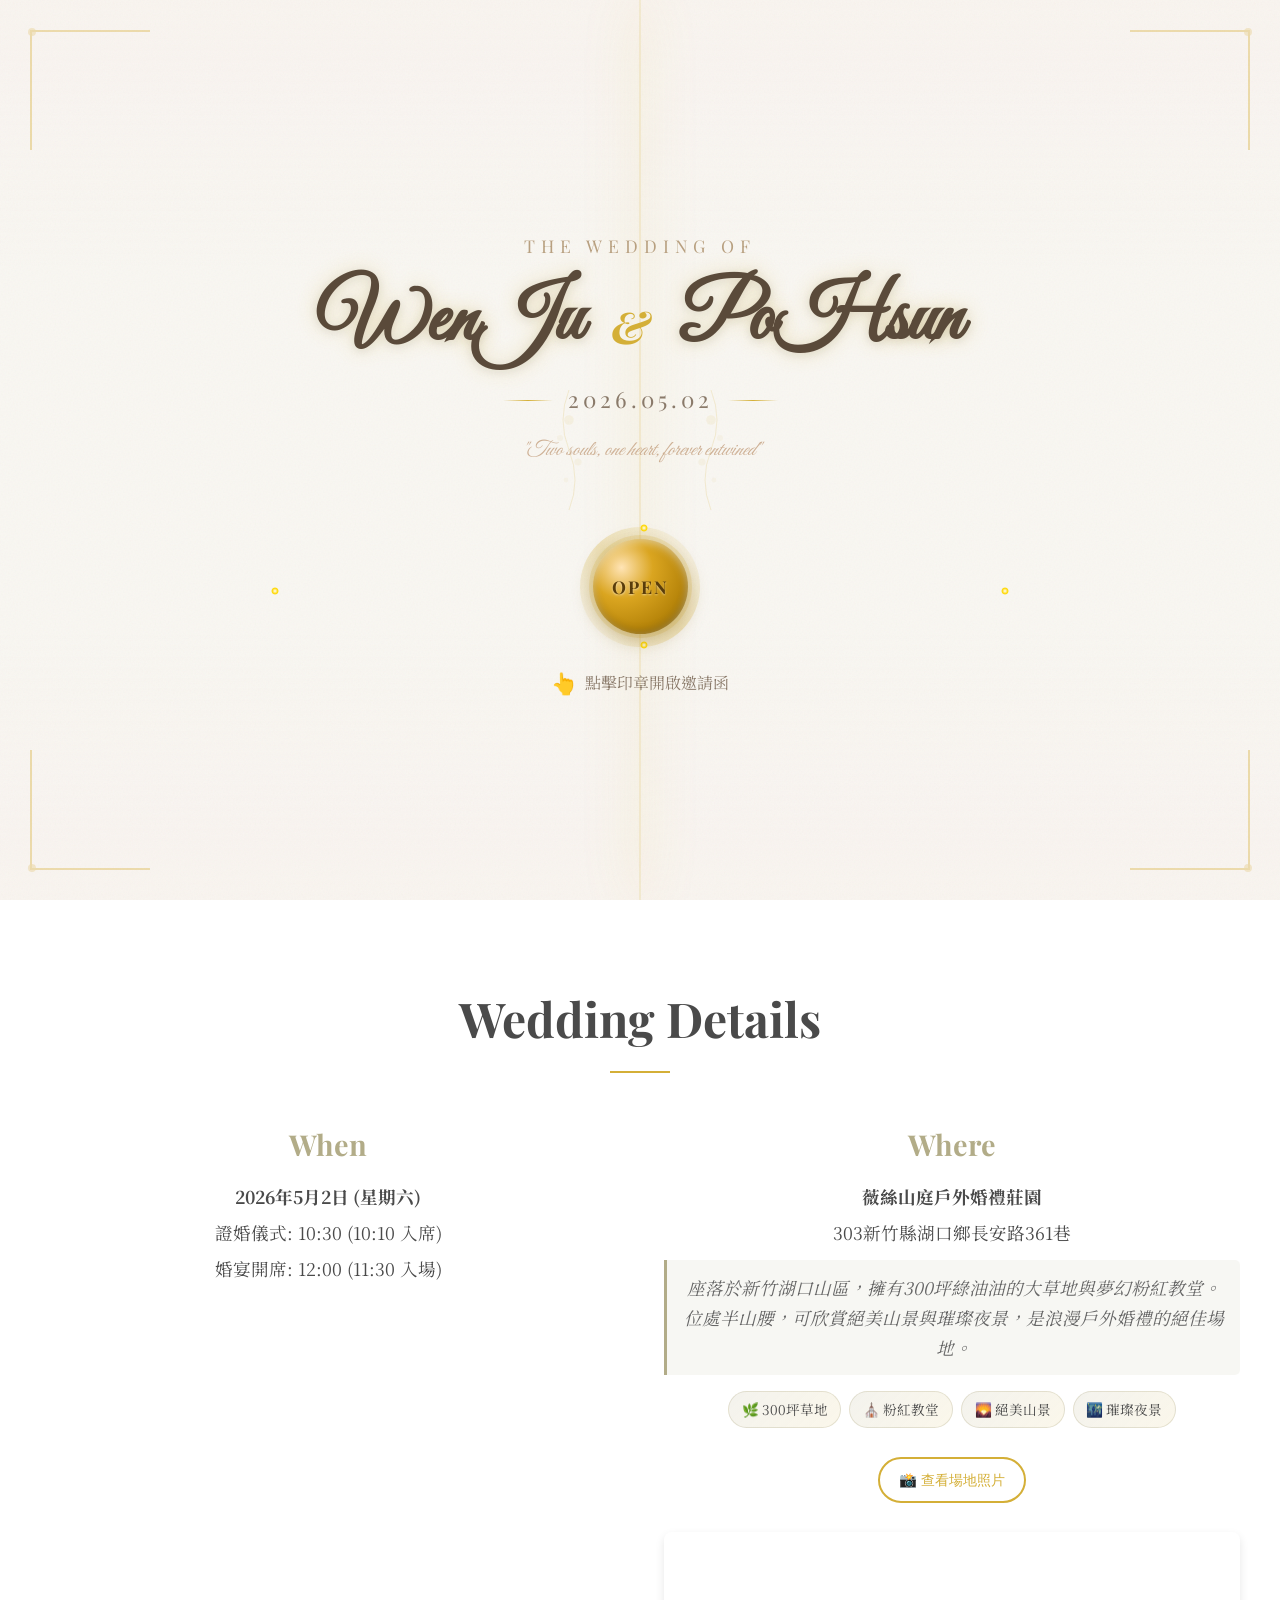
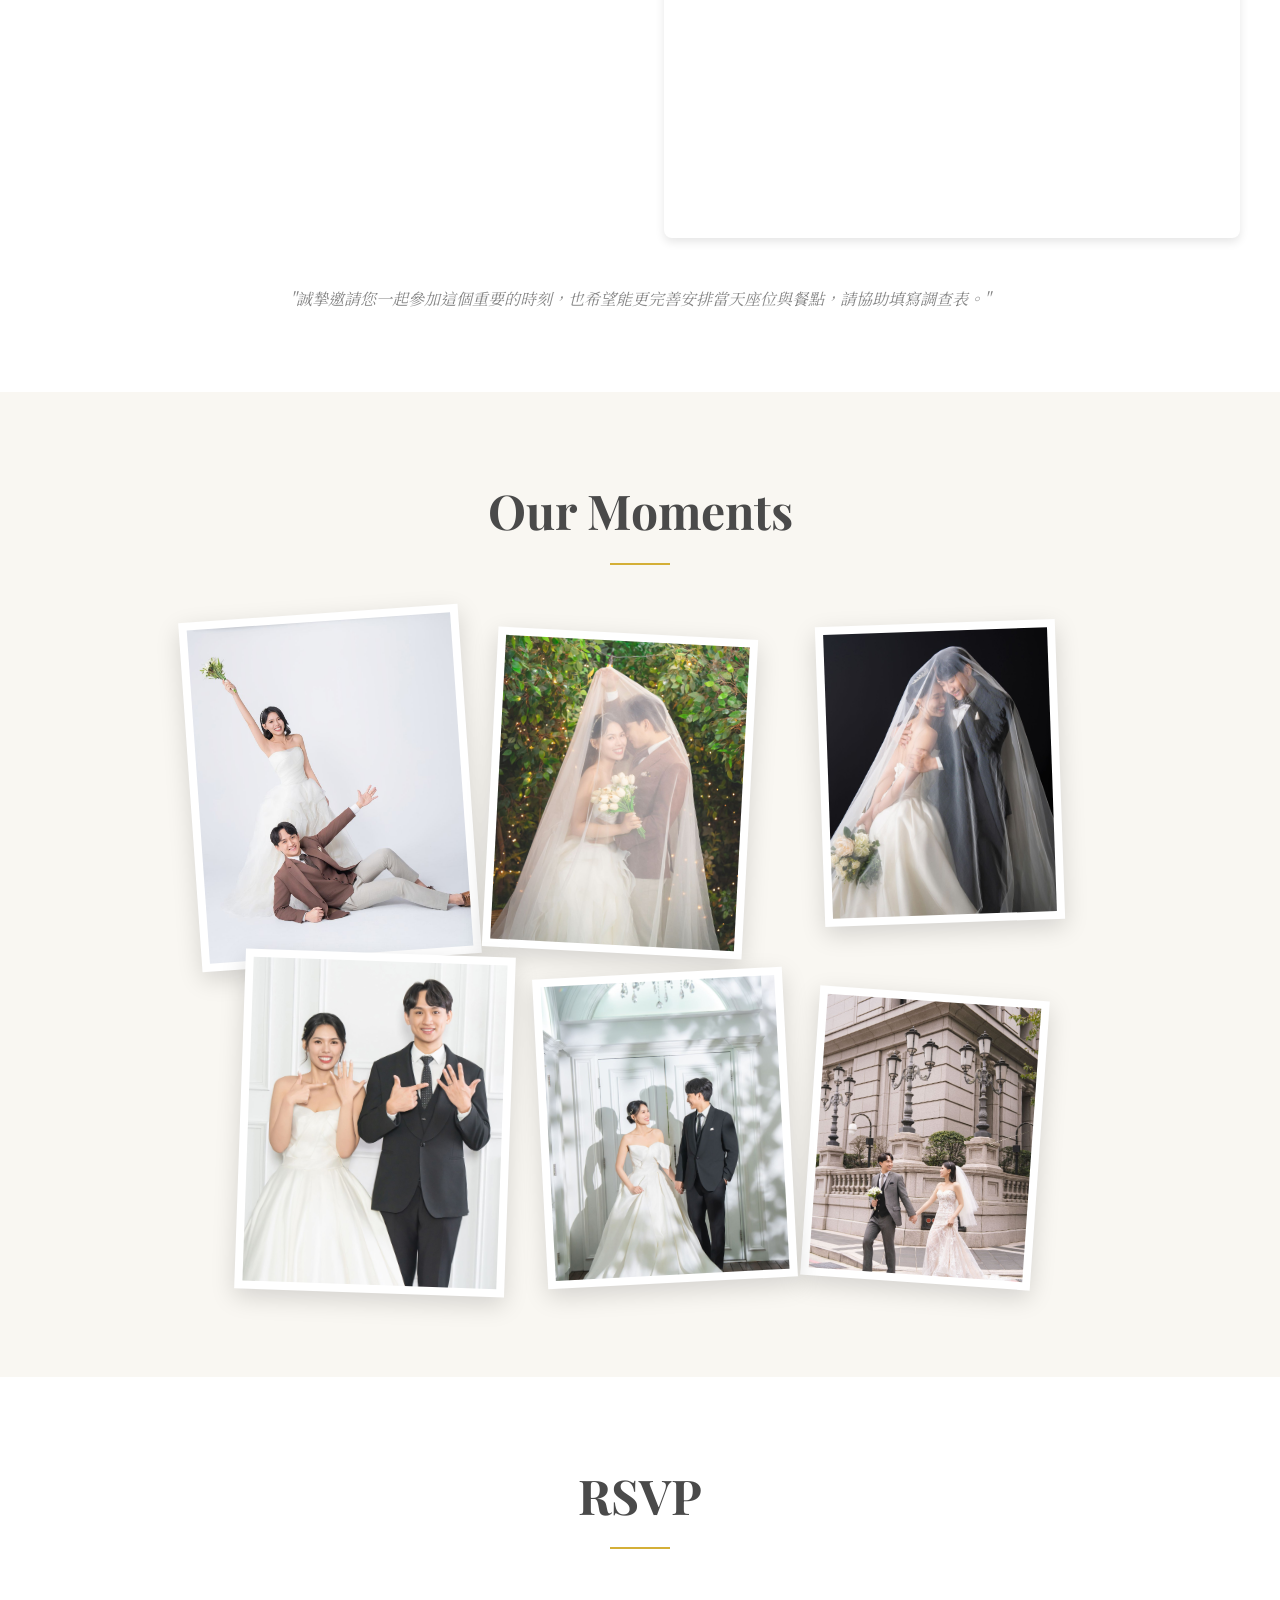
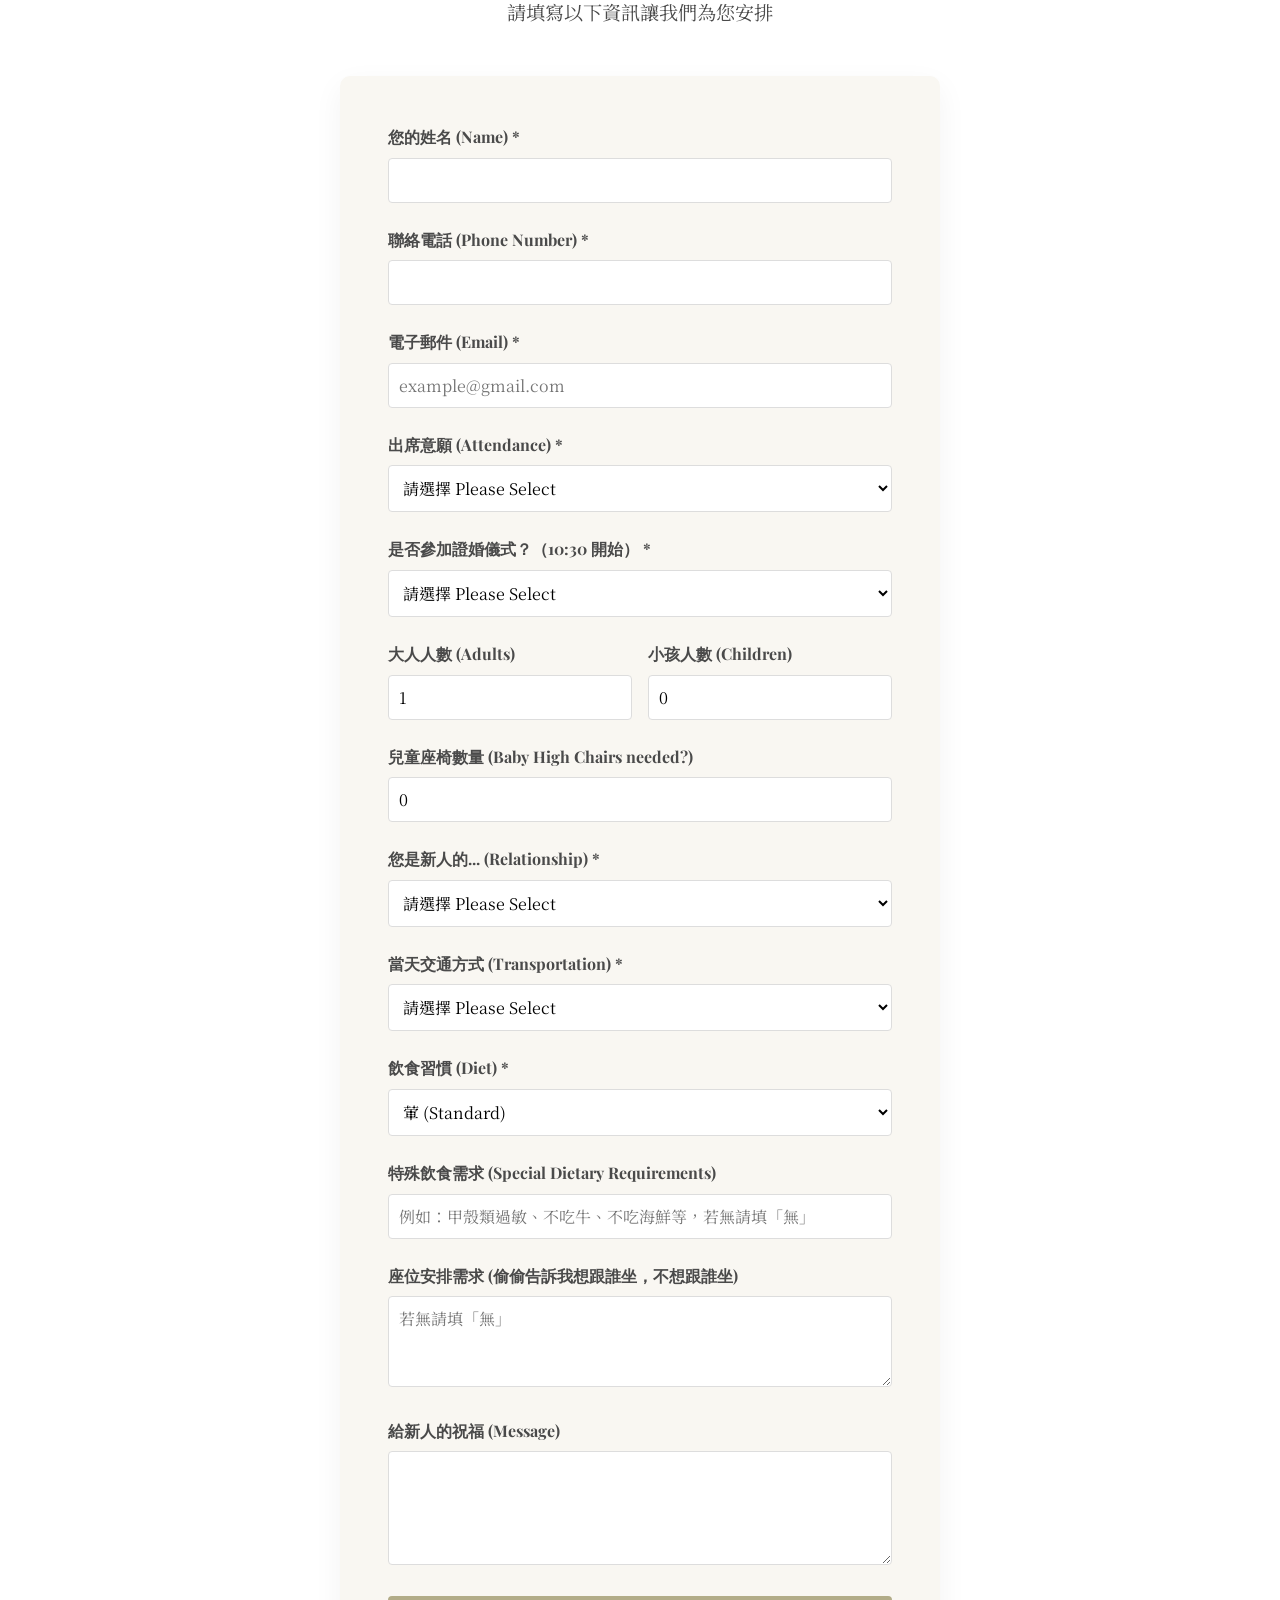
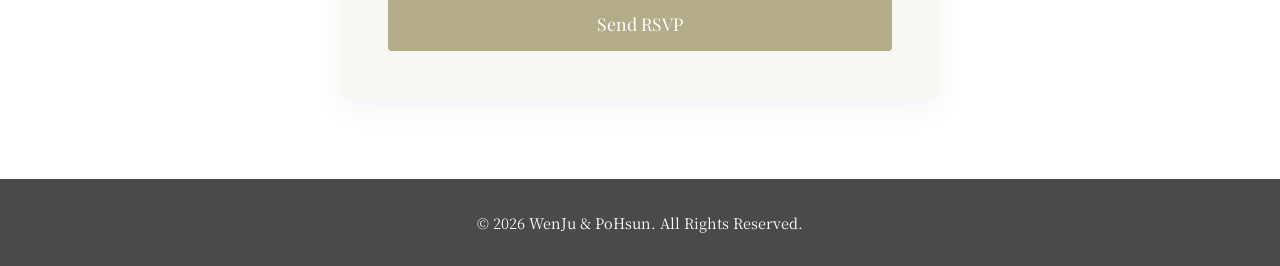
==== commit 9a215373: "Remove address field from RSVP form Co-Authored-By: Claude Opus 4.5 <noreply@anthropic.com>" ====
--- a/index.html
+++ b/index.html
@@ -219,11 +219,6 @@
                 </div>
 
                 <div class="form-group">
-                    <label for="address">聯絡地址 （可以方便寄送喜帖~）</label>
-                    <input type="text" id="address" name="address" placeholder="例如：台北市信義區信義路五段7號">
-                </div>
-
-                <div class="form-group">
                     <label for="attendance">出席意願 (Attendance) *</label>
                     <select id="attendance" name="attendance" required>
                         <option value="" disabled selected>請選擇 Please Select</option>
